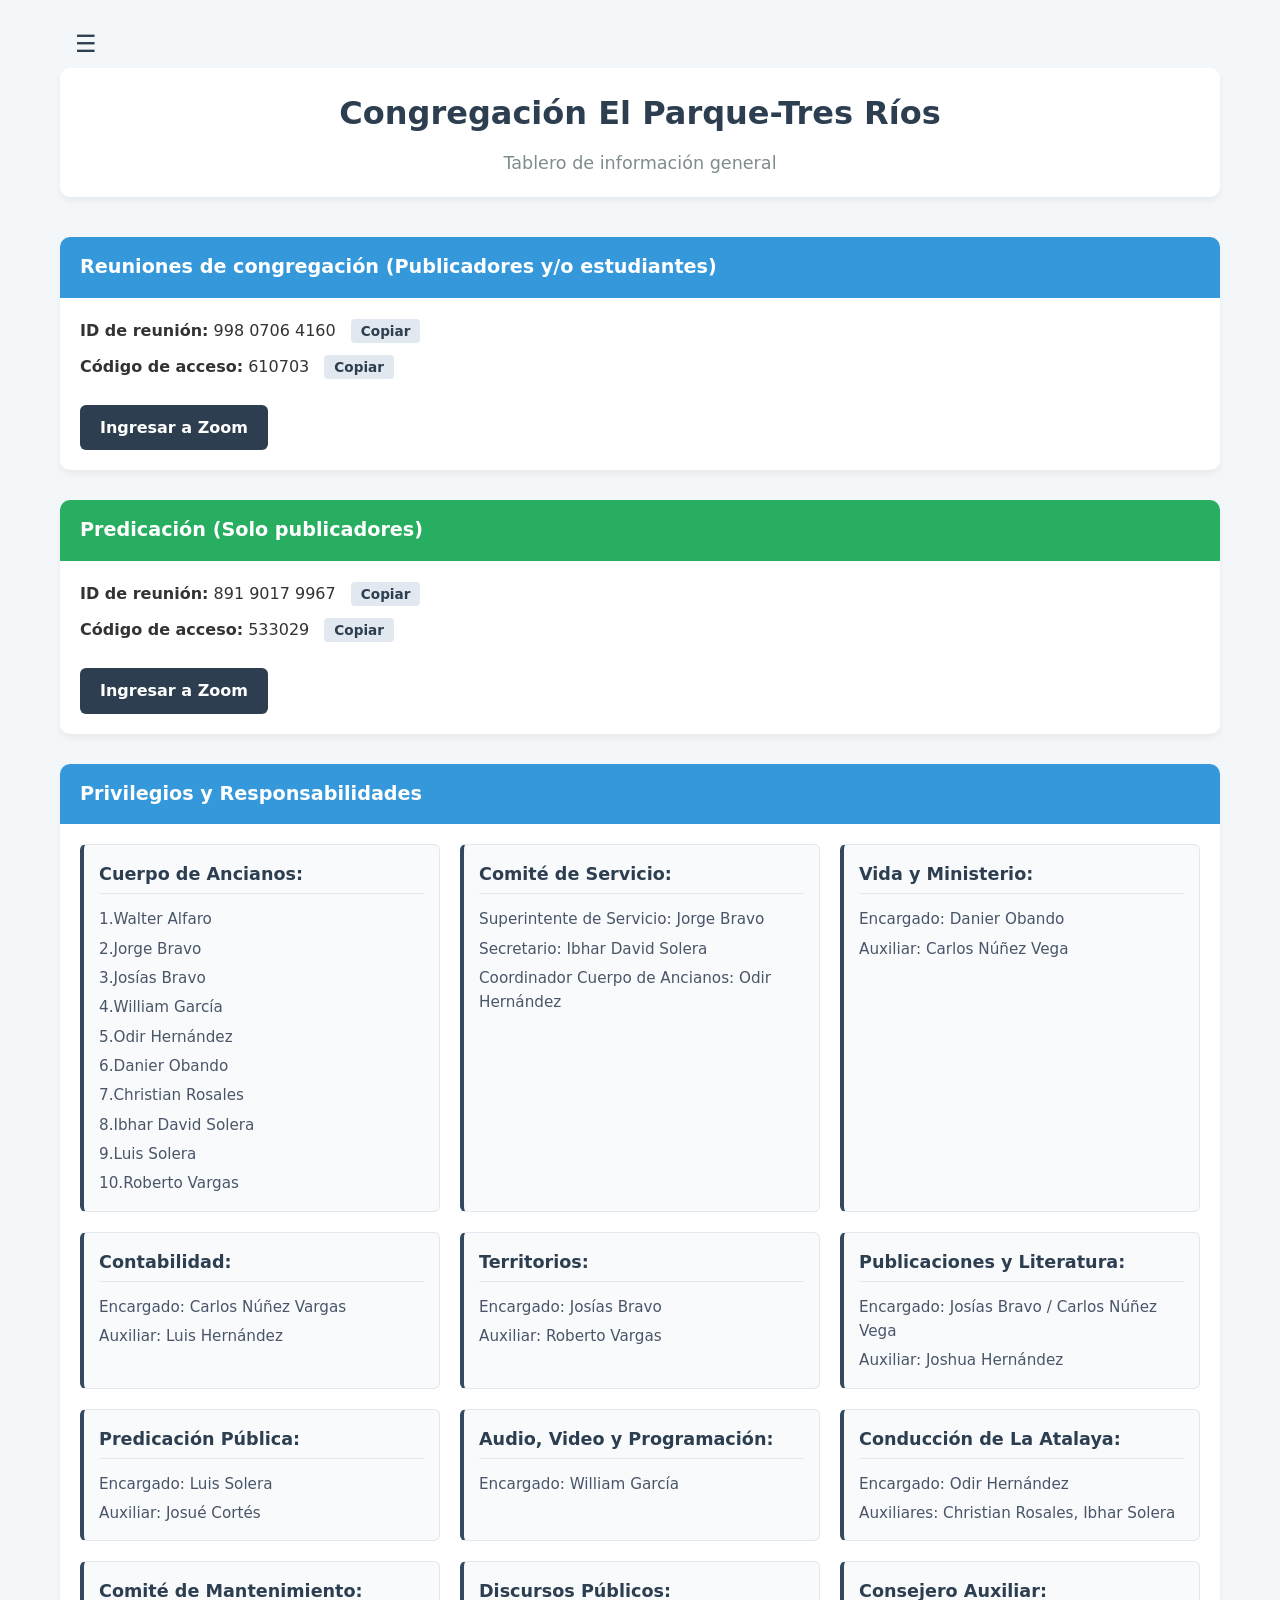
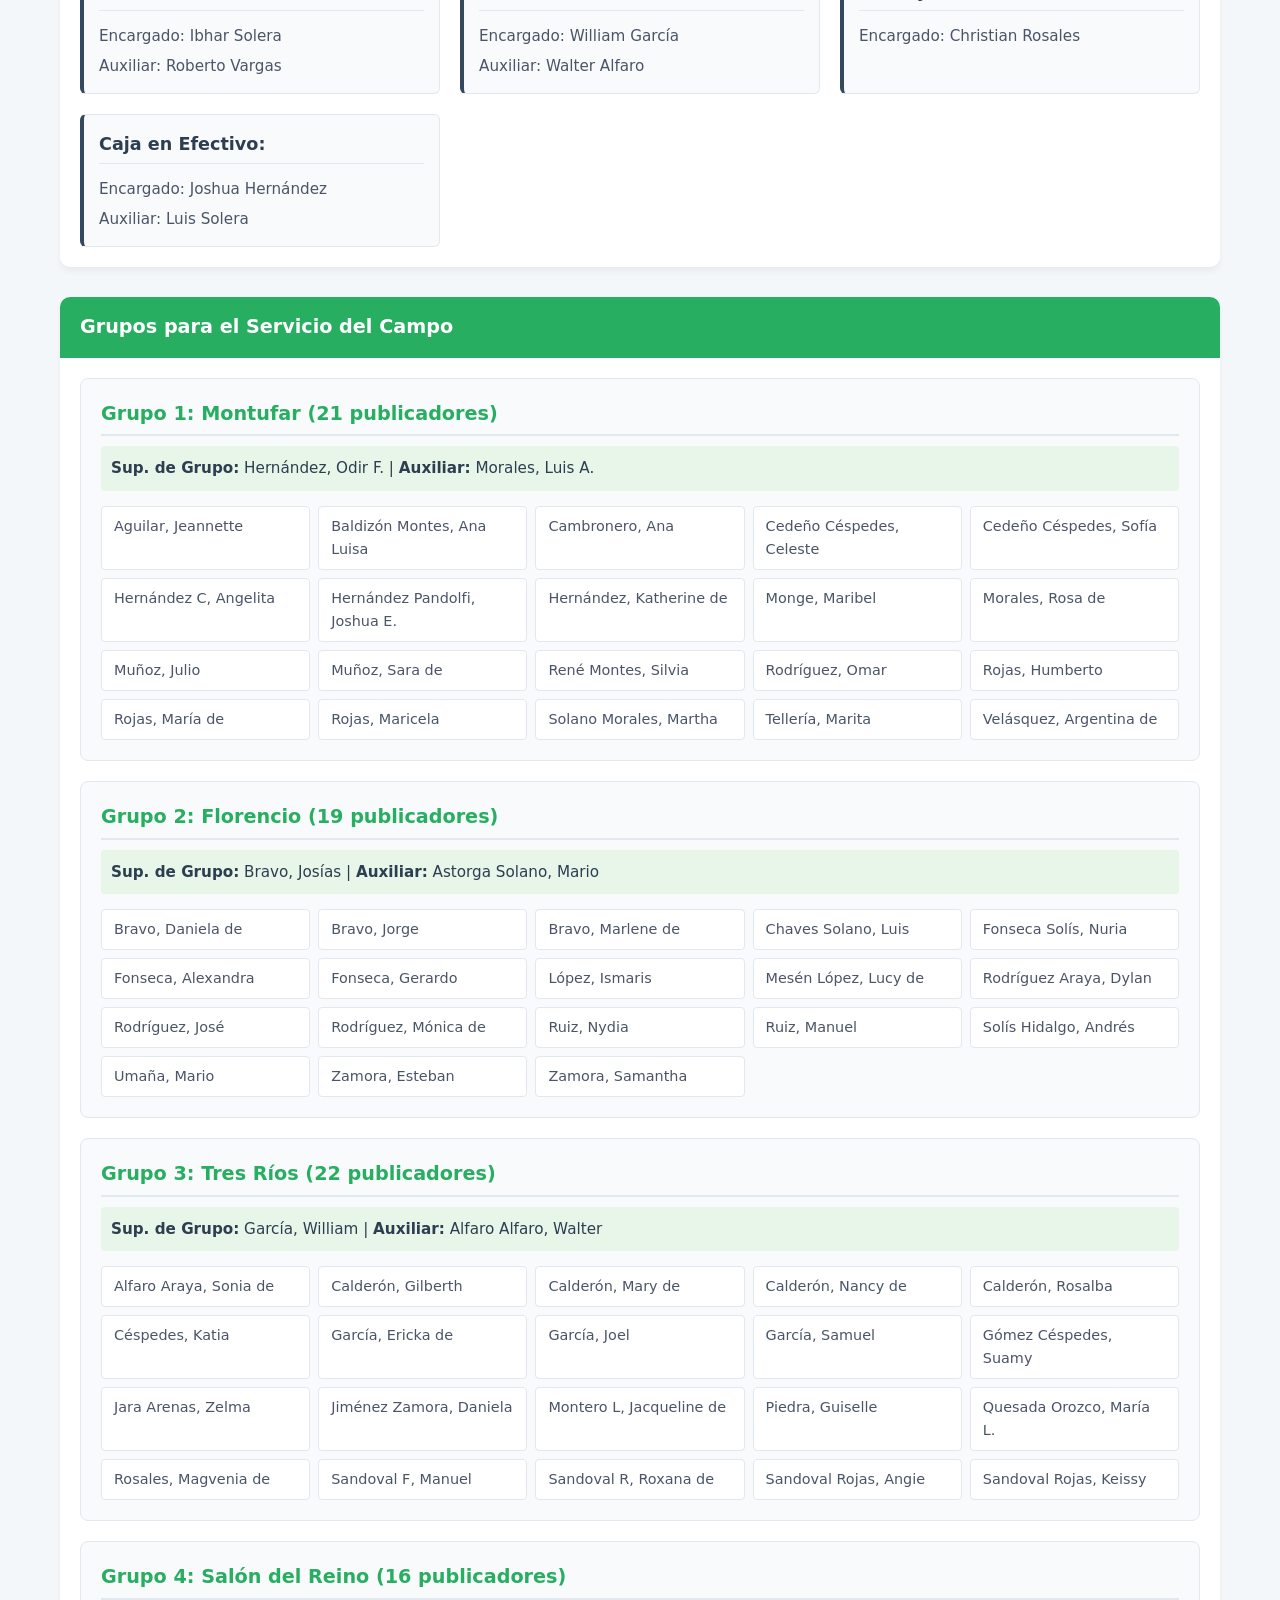
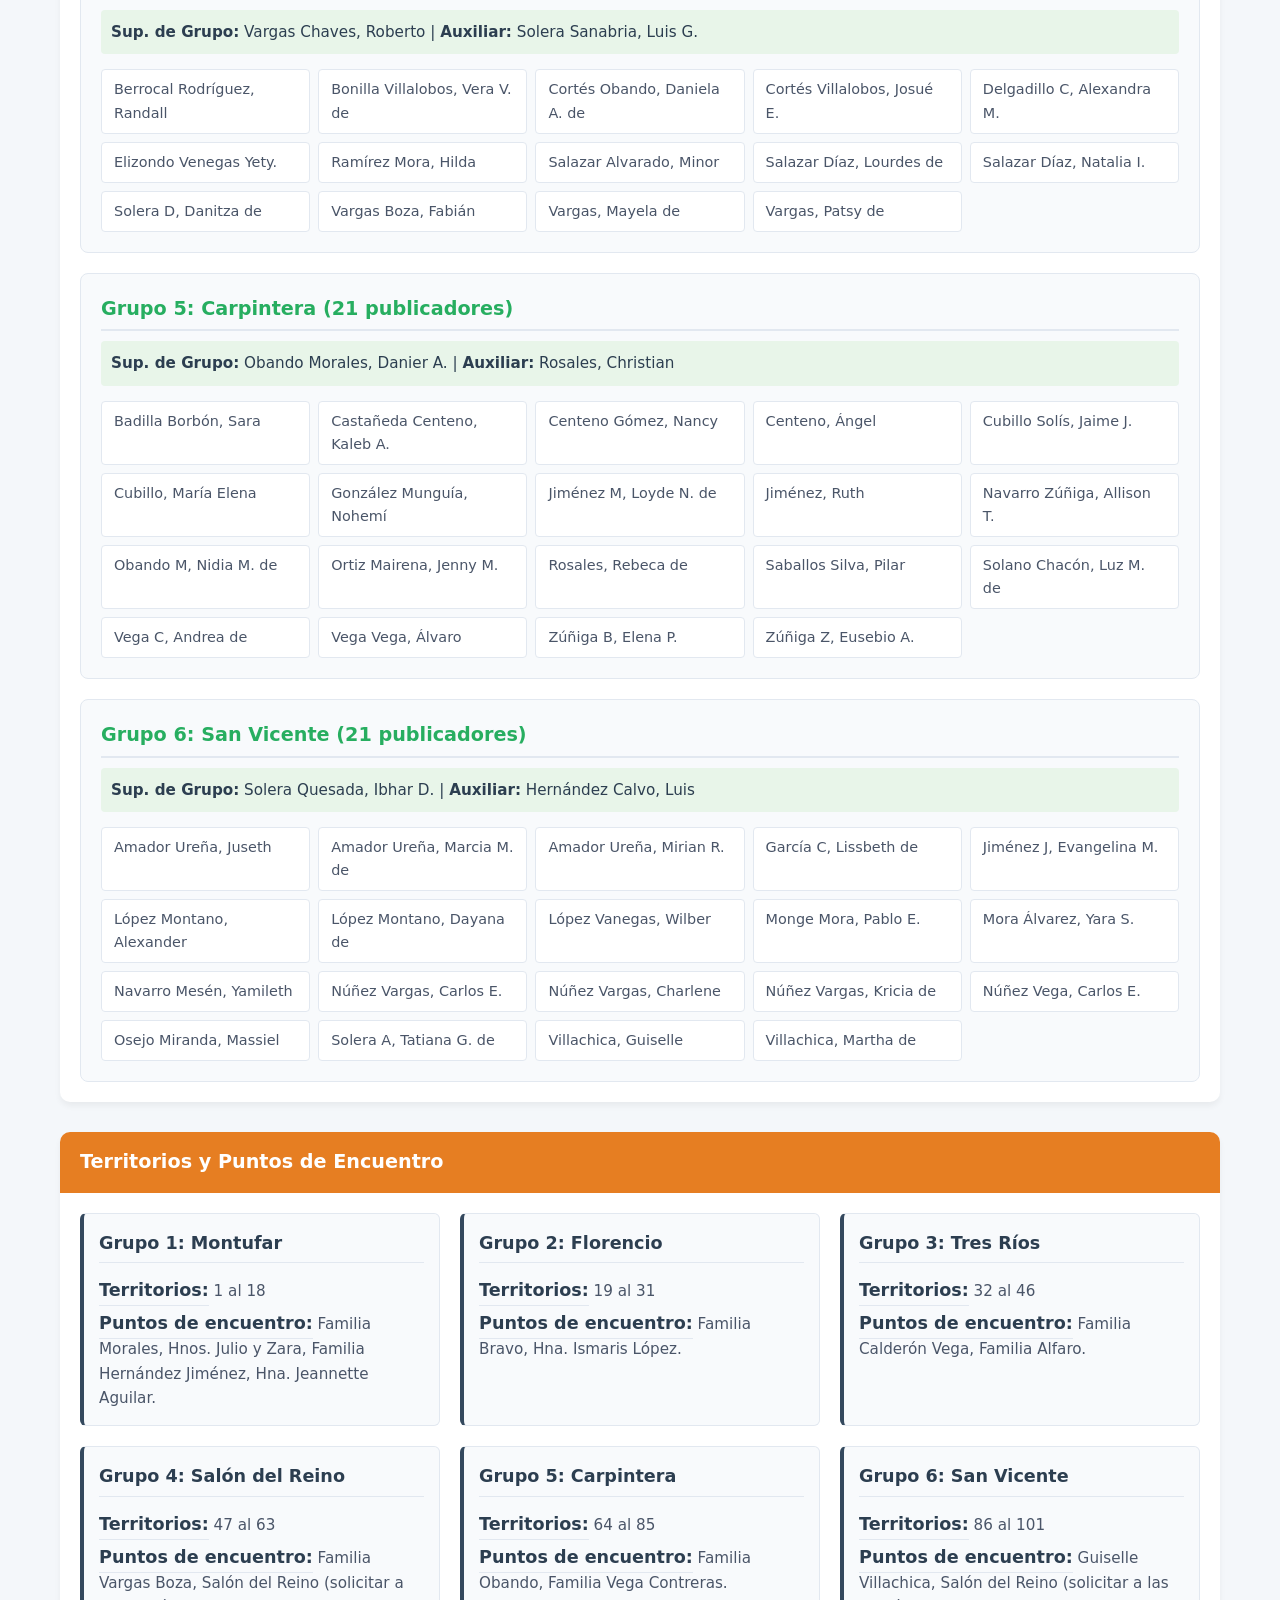
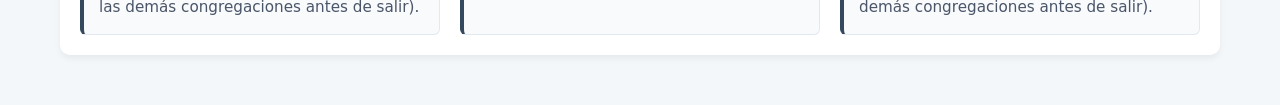
==== index.html @ f7e9226a "Update index.html" ====
<!DOCTYPE html>
<html lang="es">
<head>
    <meta charset="UTF-8">
    <meta name="viewport" content="width=device-width, initial-scale=1.0">
    <title>Congregación El Parque-Tres Ríos</title>
    <link rel="stylesheet" href="stylesElParque.css">
</head>
<body>

    <!-- Menú Lateral -->
    <div id="miMenuLateral" class="sidenav">
        <a href="javascript:void(0)" class="closebtn" onclick="cerrarMenu()">&times;</a>
        <a href="#zoom-reuniones" onclick="cerrarMenu()">Zoom: Reuniones</a>
        <a href="#zoom-predicacion" onclick="cerrarMenu()">Zoom: Predicación</a>
        <a href="#privilegios" onclick="cerrarMenu()">Privilegios y Responsabilidades</a>
        <a href="#grupos" onclick="cerrarMenu()">Grupos de Predicación</a>
        <a href="#territorios" onclick="cerrarMenu()">Territorios y Puntos de Encuentro</a>
    </div>
    
    <div id="fondoOscuro" onclick="cerrarMenu()"></div>
    
    <!-- Contenido Principal -->
    <div id="main">
        <button class="openbtn" onclick="abrirMenu()">&#9776;</button>

        <div class="container">
            <div class="header">
                <h1>Congregación El Parque-Tres Ríos</h1>
                <p>Tablero de información general</p>
            </div>

            <!-- Sección: Reuniones de congregación -->
            <div id="zoom-reuniones" class="section">
                <h2 class="section-title bg-entre-semana">Reuniones de congregación (Publicadores y/o estudiantes)</h2>
                <div class="section-content">
                    <p>
                        <strong>ID de reunión:</strong> <span id="id-reunion">998 0706 4160</span> 
                        <button class="btn-copiar" onclick="copiarTexto('id-reunion')">Copiar</button>
                    </p>
                    <p style="margin-top: 10px;">
                        <strong>Código de acceso:</strong> <span id="pass-reunion">610703</span> 
                        <button class="btn-copiar" onclick="copiarTexto('pass-reunion')">Copiar</button>
                    </p>
                    <br>
                    <a href="https://zoom.us/j/99807064160" target="_blank" class="btn-zoom">Ingresar a Zoom</a>
                </div>
            </div>

            <!-- Sección: Predicación -->
            <div id="zoom-predicacion" class="section">
                <h2 class="section-title bg-servicio">Predicación (Solo publicadores)</h2>
                <div class="section-content">
                    <p>
                        <strong>ID de reunión:</strong> <span id="id-predicacion">891 9017 9967</span> 
                        <button class="btn-copiar" onclick="copiarTexto('id-predicacion')">Copiar</button>
                    </p>
                    <p style="margin-top: 10px;">
                        <strong>Código de acceso:</strong> <span id="pass-predicacion">533029</span> 
                        <button class="btn-copiar" onclick="copiarTexto('pass-predicacion')">Copiar</button>
                    </p>
                    <br>
                    <a href="https://jworg.zoom.us/j/89190179967?pwd=MHxtlqqbuaGq5apmzyNu9tjIt08MwK.1" target="_blank" class="btn-zoom">Ingresar a Zoom</a>
                </div>
            </div>

            <!-- Sección 1: Privilegios y Responsabilidades -->
            <div id="privilegios" class="section">
                <h2 class="section-title bg-entre-semana">Privilegios y Responsabilidades</h2>
                <div class="section-content">
                    <div class="service-grid">
                        <div class="service-card">
                            <strong>Cuerpo de Ancianos:</strong>
                            <span>1.Walter Alfaro</span>
                            <span>2.Jorge Bravo</span>
                            <span>3.Josías Bravo</span>
                            <span>4.William García</span>
                            <span>5.Odir Hernández</span>
                            <span>6.Danier Obando</span>
                            <span>7.Christian Rosales</span>
                            <span>8.Ibhar David Solera</span>
                            <span>9.Luis Solera</span>
                            <span>10.Roberto Vargas</span>
                        </div>
                        <div class="service-card">
                            <strong>Comité de Servicio:</strong>
                            <span>Superintente de Servicio: Jorge Bravo</span>
                            <span>Secretario: Ibhar David Solera</span>
                            <span>Coordinador Cuerpo de Ancianos: Odir Hernández</span>
                        </div>
                        <div class="service-card">
                            <strong>Vida y Ministerio:</strong>
                            <span>Encargado: Danier Obando</span>
                            <span>Auxiliar: Carlos Núñez Vega</span>
                        </div>
                        <div class="service-card">
                            <strong>Contabilidad:</strong>
                            <span>Encargado: Carlos Núñez Vargas</span>
                            <span>Auxiliar: Luis Hernández</span>
                        </div>
                        <div class="service-card">
                            <strong>Territorios:</strong>
                            <span>Encargado: Josías Bravo</span>
                            <span>Auxiliar: Roberto Vargas</span>
                        </div>
                        <div class="service-card">
                            <strong>Publicaciones y Literatura:</strong>
                            <span>Encargado: Josías Bravo / Carlos Núñez Vega</span>
                            <span>Auxiliar: Joshua Hernández</span>
                        </div>
                        <div class="service-card">
                            <strong>Predicación Pública:</strong>
                            <span>Encargado: Luis Solera</span>
                            <span>Auxiliar: Josué Cortés</span>
                        </div>
                        <div class="service-card">
                            <strong>Audio, Video y Programación:</strong>
                            <span>Encargado: William García</span>
                        </div>
                        <div class="service-card">
                            <strong>Conducción de La Atalaya:</strong>
                            <span>Encargado: Odir Hernández</span>
                            <span>Auxiliares: Christian Rosales, Ibhar Solera</span>
                        </div>
                        <div class="service-card">
                            <strong>Comité de Mantenimiento:</strong>
                            <span>Encargado: Ibhar Solera</span>
                            <span>Auxiliar: Roberto Vargas</span>
                        </div>
                        <div class="service-card">
                            <strong>Discursos Públicos:</strong>
                            <span>Encargado: William García</span>
                            <span>Auxiliar: Walter Alfaro</span>
                        </div>
                        <div class="service-card">
                            <strong>Consejero Auxiliar:</strong>
                            <span>Encargado: Christian Rosales</span>
                        </div>
                        <div class="service-card">
                            <strong>Caja en Efectivo:</strong>
                            <span>Encargado: Joshua Hernández</span>
                            <span>Auxiliar: Luis Solera</span>
                        </div>
                    </div>
                </div>
            </div>

            <!-- Sección 2: Grupos de Predicación -->
            <div id="grupos" class="section">
                <h2 class="section-title bg-servicio">Grupos para el Servicio del Campo</h2>
                <div class="section-content">
                    
                    <!-- Grupo 1 -->
                    <div class="group-box">
                        <h3 class="group-title">Grupo 1: Montufar (21 publicadores)</h3>
                        <p class="group-leaders">
                            <strong>Sup. de Grupo:</strong> Hernández, Odir F. | 
                            <strong>Auxiliar:</strong> Morales, Luis A.
                        </p>
                        <ul class="member-list">
                            <li>Aguilar, Jeannette</li>
                            <li>Baldizón Montes, Ana Luisa</li>
                            <li>Cambronero, Ana</li>
                            <li>Cedeño Céspedes, Celeste</li>
                            <li>Cedeño Céspedes, Sofía</li>
                            <li>Hernández C, Angelita</li>
                            <li>Hernández Pandolfi, Joshua E.</li>
                            <li>Hernández, Katherine de</li>
                            <li>Monge, Maribel</li>
                            <li>Morales, Rosa de</li>
                            <li>Muñoz, Julio</li>
                            <li>Muñoz, Sara de</li>
                            <li>René Montes, Silvia</li>
                            <li>Rodríguez, Omar</li>
                            <li>Rojas, Humberto</li>
                            <li>Rojas, María de</li>
                            <li>Rojas, Maricela</li>
                            <li>Solano Morales, Martha</li>
                            <li>Tellería, Marita</li>
                            <li>Velásquez, Argentina de</li>
                        </ul>
                    </div>

                    <!-- Grupo 2 -->
                    <div class="group-box">
                        <h3 class="group-title">Grupo 2: Florencio (19 publicadores)</h3>
                        <p class="group-leaders">
                            <strong>Sup. de Grupo:</strong> Bravo, Josías | 
                            <strong>Auxiliar:</strong> Astorga Solano, Mario
                        </p>
                        <ul class="member-list">
                            <li>Bravo, Daniela de</li>
                            <li>Bravo, Jorge</li>
                            <li>Bravo, Marlene de</li>
                            <li>Chaves Solano, Luis</li>
                            <li>Fonseca Solís, Nuria</li>
                            <li>Fonseca, Alexandra</li>
                            <li>Fonseca, Gerardo</li>
                            <li>López, Ismaris</li>
                            <li>Mesén López, Lucy de</li>
                            <li>Rodríguez Araya, Dylan</li>
                            <li>Rodríguez, José</li>
                            <li>Rodríguez, Mónica de</li>
                            <li>Ruiz, Nydia</li>
                            <li>Ruiz, Manuel</li>
                            <li>Solís Hidalgo, Andrés</li>
                            <li>Umaña, Mario</li>
                            <li>Zamora, Esteban</li>
                            <li>Zamora, Samantha</li>
                        </ul>
                    </div>

                    <!-- Grupo 3 -->
                    <div class="group-box">
                        <h3 class="group-title">Grupo 3: Tres Ríos (22 publicadores)</h3>
                        <p class="group-leaders">
                            <strong>Sup. de Grupo:</strong> García, William | 
                            <strong>Auxiliar:</strong> Alfaro Alfaro, Walter
                        </p>
                        <ul class="member-list">
                            <li>Alfaro Araya, Sonia de</li>
                            <li>Calderón, Gilberth</li>
                            <li>Calderón, Mary de</li>
                            <li>Calderón, Nancy de</li>
                            <li>Calderón, Rosalba</li>
                            <li>Céspedes, Katia</li>
                            <li>García, Ericka de</li>
                            <li>García, Joel</li>
                            <li>García, Samuel</li>
                            <li>Gómez Céspedes, Suamy</li>
                            <li>Jara Arenas, Zelma</li>
                            <li>Jiménez Zamora, Daniela</li>
                            <li>Montero L, Jacqueline de</li>
                            <li>Piedra, Guiselle</li>
                            <li>Quesada Orozco, María L.</li>
                            <li>Rosales, Magvenia de</li>
                            <li>Sandoval F, Manuel</li>
                            <li>Sandoval R, Roxana de</li>
                            <li>Sandoval Rojas, Angie</li>
                            <li>Sandoval Rojas, Keissy</li>
                        </ul>
                    </div>

                    <!-- Grupo 4 -->
                    <div class="group-box">
                        <h3 class="group-title">Grupo 4: Salón del Reino (16 publicadores)</h3>
                        <p class="group-leaders">
                            <strong>Sup. de Grupo:</strong> Vargas Chaves, Roberto | 
                            <strong>Auxiliar:</strong> Solera Sanabria, Luis G.
                        </p>
                        <ul class="member-list">
                            <li>Berrocal Rodríguez, Randall</li>
                            <li>Bonilla Villalobos, Vera V. de</li>
                            <li>Cortés Obando, Daniela A. de</li>
                            <li>Cortés Villalobos, Josué E.</li>
                            <li>Delgadillo C, Alexandra M.</li>
                            <li>Elizondo Venegas Yety.</li>
                            <li>Ramírez Mora, Hilda</li>
                            <li>Salazar Alvarado, Minor</li>
                            <li>Salazar Díaz, Lourdes de</li>
                            <li>Salazar Díaz, Natalia I.</li>
                            <li>Solera D, Danitza de</li>
                            <li>Vargas Boza, Fabián</li>
                            <li>Vargas, Mayela de</li>
                            <li>Vargas, Patsy de</li>
                        </ul>
                    </div>

                    <!-- Grupo 5 -->
                    <div class="group-box">
                        <h3 class="group-title">Grupo 5: Carpintera (21 publicadores)</h3>
                        <p class="group-leaders">
                            <strong>Sup. de Grupo:</strong> Obando Morales, Danier A. | 
                            <strong>Auxiliar:</strong> Rosales, Christian
                        </p>
                        <ul class="member-list">
                            <li>Badilla Borbón, Sara</li>
                            <li>Castañeda Centeno, Kaleb A.</li>
                            <li>Centeno Gómez, Nancy</li>
                            <li>Centeno, Ángel</li>
                            <li>Cubillo Solís, Jaime J.</li>
                            <li>Cubillo, María Elena</li>
                            <li>González Munguía, Nohemí</li>
                            <li>Jiménez M, Loyde N. de</li>
                            <li>Jiménez, Ruth</li>
                            <li>Navarro Zúñiga, Allison T.</li>
                            <li>Obando M, Nidia M. de</li>
                            <li>Ortiz Mairena, Jenny M.</li>
                            <li>Rosales, Rebeca de</li>
                            <li>Saballos Silva, Pilar</li>
                            <li>Solano Chacón, Luz M. de</li>
                            <li>Vega C, Andrea de</li>
                            <li>Vega Vega, Álvaro</li>
                            <li>Zúñiga B, Elena P.</li>
                            <li>Zúñiga Z, Eusebio A.</li>
                        </ul>
                    </div>

                    <!-- Grupo 6 -->
                    <div class="group-box">
                        <h3 class="group-title">Grupo 6: San Vicente (21 publicadores)</h3>
                        <p class="group-leaders">
                            <strong>Sup. de Grupo:</strong> Solera Quesada, Ibhar D. | 
                            <strong>Auxiliar:</strong> Hernández Calvo, Luis
                        </p>
                        <ul class="member-list">
                            <li>Amador Ureña, Juseth</li>
                            <li>Amador Ureña, Marcia M. de</li>
                            <li>Amador Ureña, Mirian R.</li>
                            <li>García C, Lissbeth de</li>
                            <li>Jiménez J, Evangelina M.</li>
                            <li>López Montano, Alexander</li>
                            <li>López Montano, Dayana de</li>
                            <li>López Vanegas, Wilber</li>
                            <li>Monge Mora, Pablo E.</li>
                            <li>Mora Álvarez, Yara S.</li>
                            <li>Navarro Mesén, Yamileth</li>
                            <li>Núñez Vargas, Carlos E.</li>
                            <li>Núñez Vargas, Charlene</li>
                            <li>Núñez Vargas, Kricia de</li>
                            <li>Núñez Vega, Carlos E.</li>
                            <li>Osejo Miranda, Massiel</li>
                            <li>Solera A, Tatiana G. de</li>
                            <li>Villachica, Guiselle</li>
                            <li>Villachica, Martha de</li>
                        </ul>
                    </div>

                </div>
            </div>

            <!-- Sección 3: Territorios y Puntos de Encuentro -->
            <div id="territorios" class="section">
                <h2 class="section-title bg-especiales">Territorios y Puntos de Encuentro</h2>
                <div class="section-content service-grid">
                    <div class="service-card">
                        <strong>Grupo 1: Montufar</strong>
                        <p><strong>Territorios:</strong> 1 al 18</p>
                        <p><strong>Puntos de encuentro:</strong> Familia Morales, Hnos. Julio y Zara, Familia Hernández Jiménez, Hna. Jeannette Aguilar.</p>
                    </div>
                    <div class="service-card">
                        <strong>Grupo 2: Florencio</strong>
                        <p><strong>Territorios:</strong> 19 al 31</p>
                        <p><strong>Puntos de encuentro:</strong> Familia Bravo, Hna. Ismaris López.</p>
                    </div>
                    <div class="service-card">
                        <strong>Grupo 3: Tres Ríos</strong>
                        <p><strong>Territorios:</strong> 32 al 46</p>
                        <p><strong>Puntos de encuentro:</strong> Familia Calderón Vega, Familia Alfaro.</p>
                    </div>
                    <div class="service-card">
                        <strong>Grupo 4: Salón del Reino</strong>
                        <p><strong>Territorios:</strong> 47 al 63</p>
                        <p><strong>Puntos de encuentro:</strong> Familia Vargas Boza, Salón del Reino (solicitar a las demás congregaciones antes de salir).</p>
                    </div>
                    <div class="service-card">
                        <strong>Grupo 5: Carpintera</strong>
                        <p><strong>Territorios:</strong> 64 al 85</p>
                        <p><strong>Puntos de encuentro:</strong> Familia Obando, Familia Vega Contreras.</p>
                    </div>
                    <div class="service-card">
                        <strong>Grupo 6: San Vicente</strong>
                        <p><strong>Territorios:</strong> 86 al 101</p>
                        <p><strong>Puntos de encuentro:</strong> Guiselle Villachica, Salón del Reino (solicitar a las demás congregaciones antes de salir).</p>
                    </div>
                </div>
            </div>

        </div>
    </div>
    
    <script src="script.js"></script>
</body>
</html>
---- stylesElParque.css ----
/* Reset básico y tipografía */
* {
    box-sizing: border-box;
    margin: 0;
    padding: 0;
    font-family: 'Segoe UI', system-ui, -apple-system, sans-serif;
}

body {
    background-color: #f4f7fa;
    color: #333;
    line-height: 1.6;
}

/* Menú Lateral (Sidenav) */
.sidenav {
    height: 100%;
    width: 0;
    position: fixed;
    z-index: 2;
    top: 0;
    left: 0;
    background-color: #2c3e50;
    overflow-x: hidden;
    transition: 0.3s;
    padding-top: 60px;
    box-shadow: 2px 0 5px rgba(0,0,0,0.2);
}

.sidenav a {
    padding: 12px 25px;
    text-decoration: none;
    font-size: 1.1rem;
    color: #ecf0f1;
    display: block;
    transition: 0.2s;
}

.sidenav a:hover {
    background-color: #34495e;
    color: #fff;
}

.sidenav .closebtn {
    position: absolute;
    top: 0;
    right: 15px;
    font-size: 36px;
    margin-left: 50px;
}

/* Fondo oscuro al abrir menú */
#fondoOscuro {
    position: fixed;
    display: none;
    width: 100%;
    height: 100%;
    top: 0;
    left: 0;
    background-color: rgba(0,0,0,0.5);
    z-index: 1;
}

/* Contenido Principal */
#main {
    transition: margin-left .3s;
    padding: 20px;
    max-width: 1200px;
    margin: 0 auto;
}

.openbtn {
    font-size: 24px;
    cursor: pointer;
    background-color: transparent;
    color: #2c3e50;
    border: none;
    padding: 10px 15px;
    border-radius: 5px;
    transition: 0.2s;
}

.openbtn:hover {
    background-color: #e0e6ed;
}

.header {
    text-align: center;
    margin-bottom: 40px;
    padding: 20px;
    background-color: #fff;
    border-radius: 10px;
    box-shadow: 0 4px 6px rgba(0,0,0,0.05);
}

.header h1 {
    color: #2c3e50;
    font-size: 2rem;
    margin-bottom: 10px;
}

.header p {
    color: #7f8c8d;
    font-size: 1.1rem;
}

/* Secciones */
.section {
    background-color: #fff;
    border-radius: 10px;
    margin-bottom: 30px;
    box-shadow: 0 4px 6px rgba(0,0,0,0.05);
    overflow: hidden;
}

.section-title {
    color: #fff;
    padding: 15px 20px;
    font-size: 1.2rem;
    margin: 0;
}

/* Colores de las secciones */
.bg-entre-semana { background-color: #3498db; }
.bg-servicio { background-color: #27ae60; }
.bg-especiales { background-color: #e67e22; }

.section-content {
    padding: 20px;
}

/* Grid para tarjetas (Privilegios y Territorios) */
.service-grid {
    display: grid;
    grid-template-columns: repeat(auto-fit, minmax(280px, 1fr));
    gap: 20px;
}

.service-card {
    background-color: #f8fafc;
    border: 1px solid #e2e8f0;
    border-left: 4px solid #34495e;
    border-radius: 6px;
    padding: 15px;
    display: flex;
    flex-direction: column;
}

.service-card strong {
    color: #2c3e50;
    font-size: 1.1rem;
    margin-bottom: 8px;
    border-bottom: 1px solid #e2e8f0;
    padding-bottom: 5px;
}

.service-card span, .service-card p {
    font-size: 0.95rem;
    color: #4a5568;
    margin-top: 5px;
}

/* Estilos para Grupos de Predicación */
.group-box {
    background-color: #f8fafc;
    border: 1px solid #e2e8f0;
    border-radius: 8px;
    padding: 20px;
    margin-bottom: 20px;
}

.group-box:last-child {
    margin-bottom: 0;
}

.group-title {
    color: #27ae60;
    font-size: 1.2rem;
    margin-bottom: 10px;
    border-bottom: 2px solid #e2e8f0;
    padding-bottom: 5px;
}

.group-leaders {
    background-color: #e8f5e9;
    padding: 10px;
    border-radius: 4px;
    margin-bottom: 15px;
    font-size: 0.95rem;
    color: #2c3e50;
}

.member-list {
    list-style-type: none;
    display: grid;
    grid-template-columns: repeat(auto-fill, minmax(200px, 1fr));
    gap: 8px;
}

.member-list li {
    background-color: #fff;
    padding: 8px 12px;
    border: 1px solid #e2e8f0;
    border-radius: 4px;
    font-size: 0.9rem;
    color: #4a5568;
}

/* Botones de acción (Zoom y Copiar) */
.btn-copiar {
    background-color: #e2e8f0;
    color: #2c3e50;
    border: none;
    padding: 4px 10px;
    border-radius: 4px;
    cursor: pointer;
    font-size: 0.85rem;
    margin-left: 10px;
    transition: background-color 0.2s;
    font-weight: bold;
}

.btn-copiar:hover {
    background-color: #cbd5e1;
}

.btn-zoom {
    display: inline-block;
    background-color: #2c3e50;
    color: #ffffff;
    padding: 10px 20px;
    text-decoration: none;
    border-radius: 6px;
    font-weight: bold;
    transition: background-color 0.2s;
}

.btn-zoom:hover {
    background-color: #1a252f;
}

/* Responsivo */
@media (max-width: 768px) {
    .header h1 { font-size: 1.5rem; }
    .member-list { grid-template-columns: 1fr; }
}
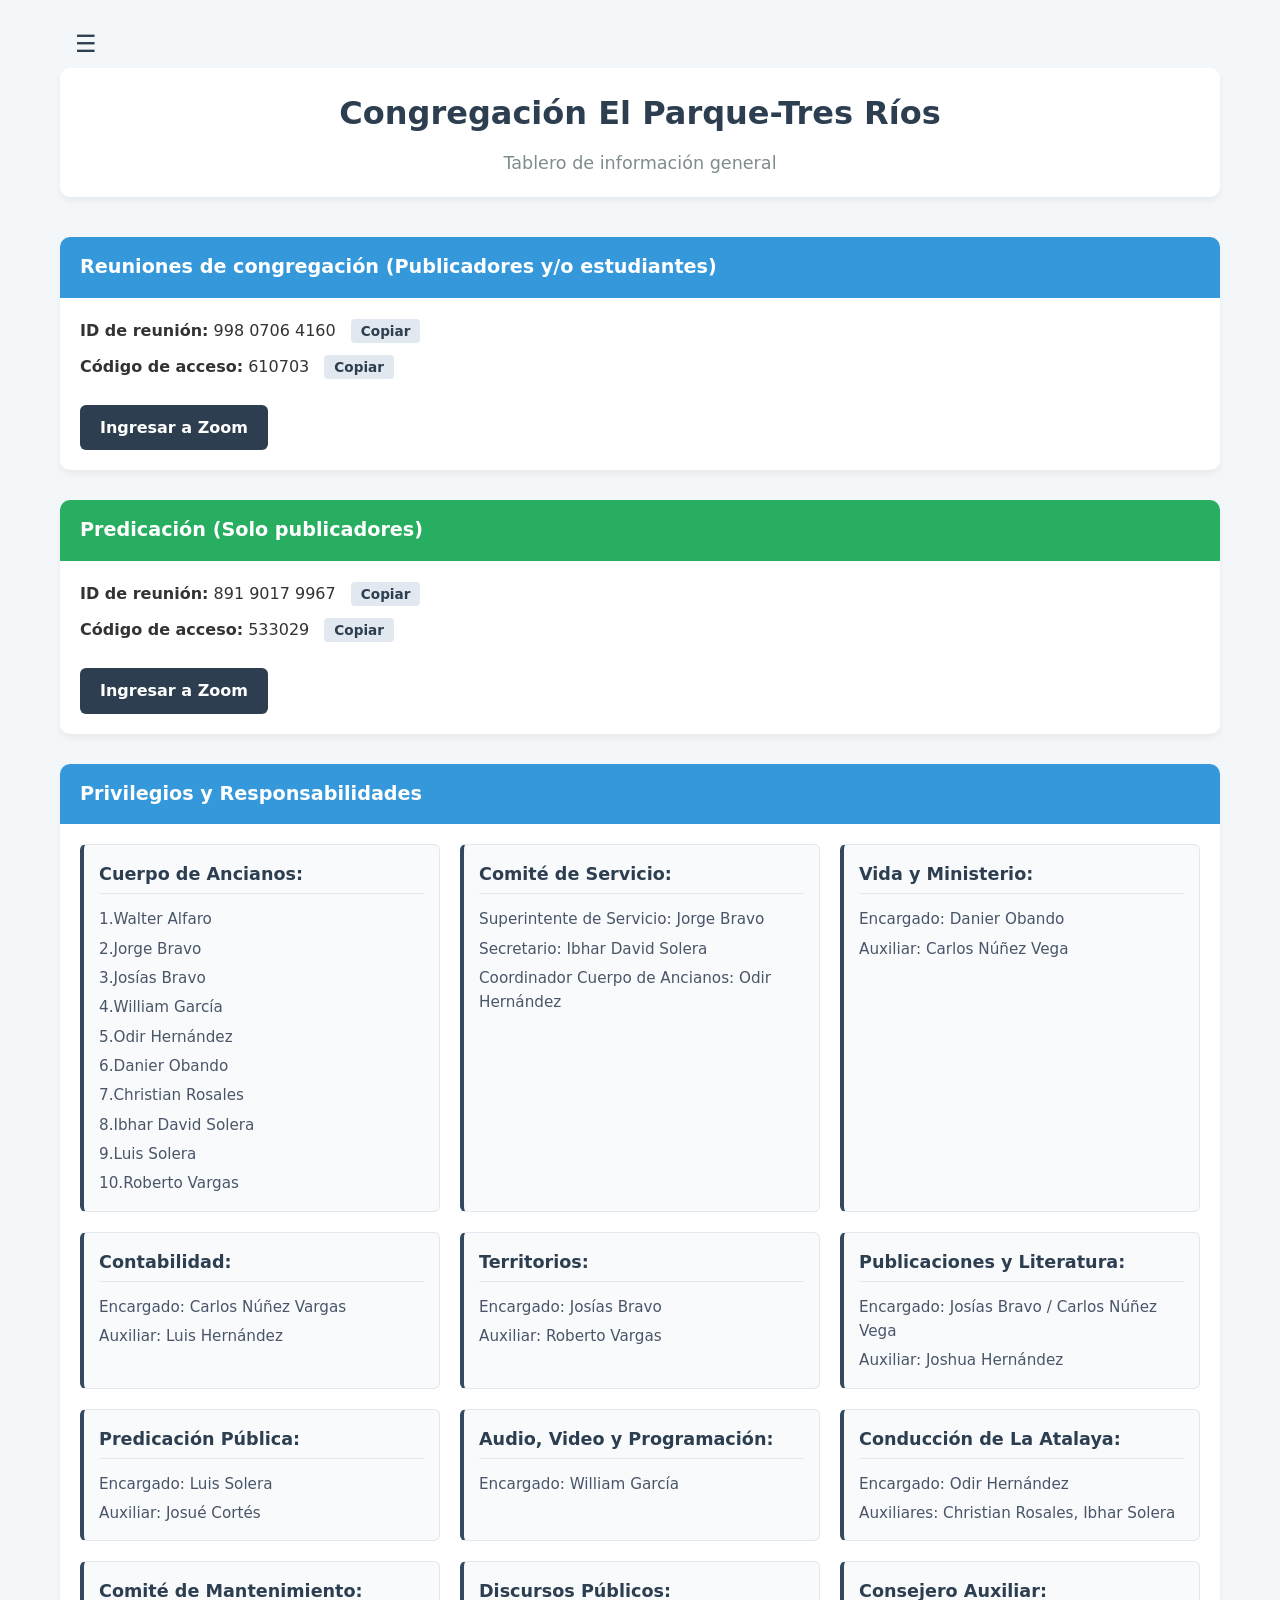
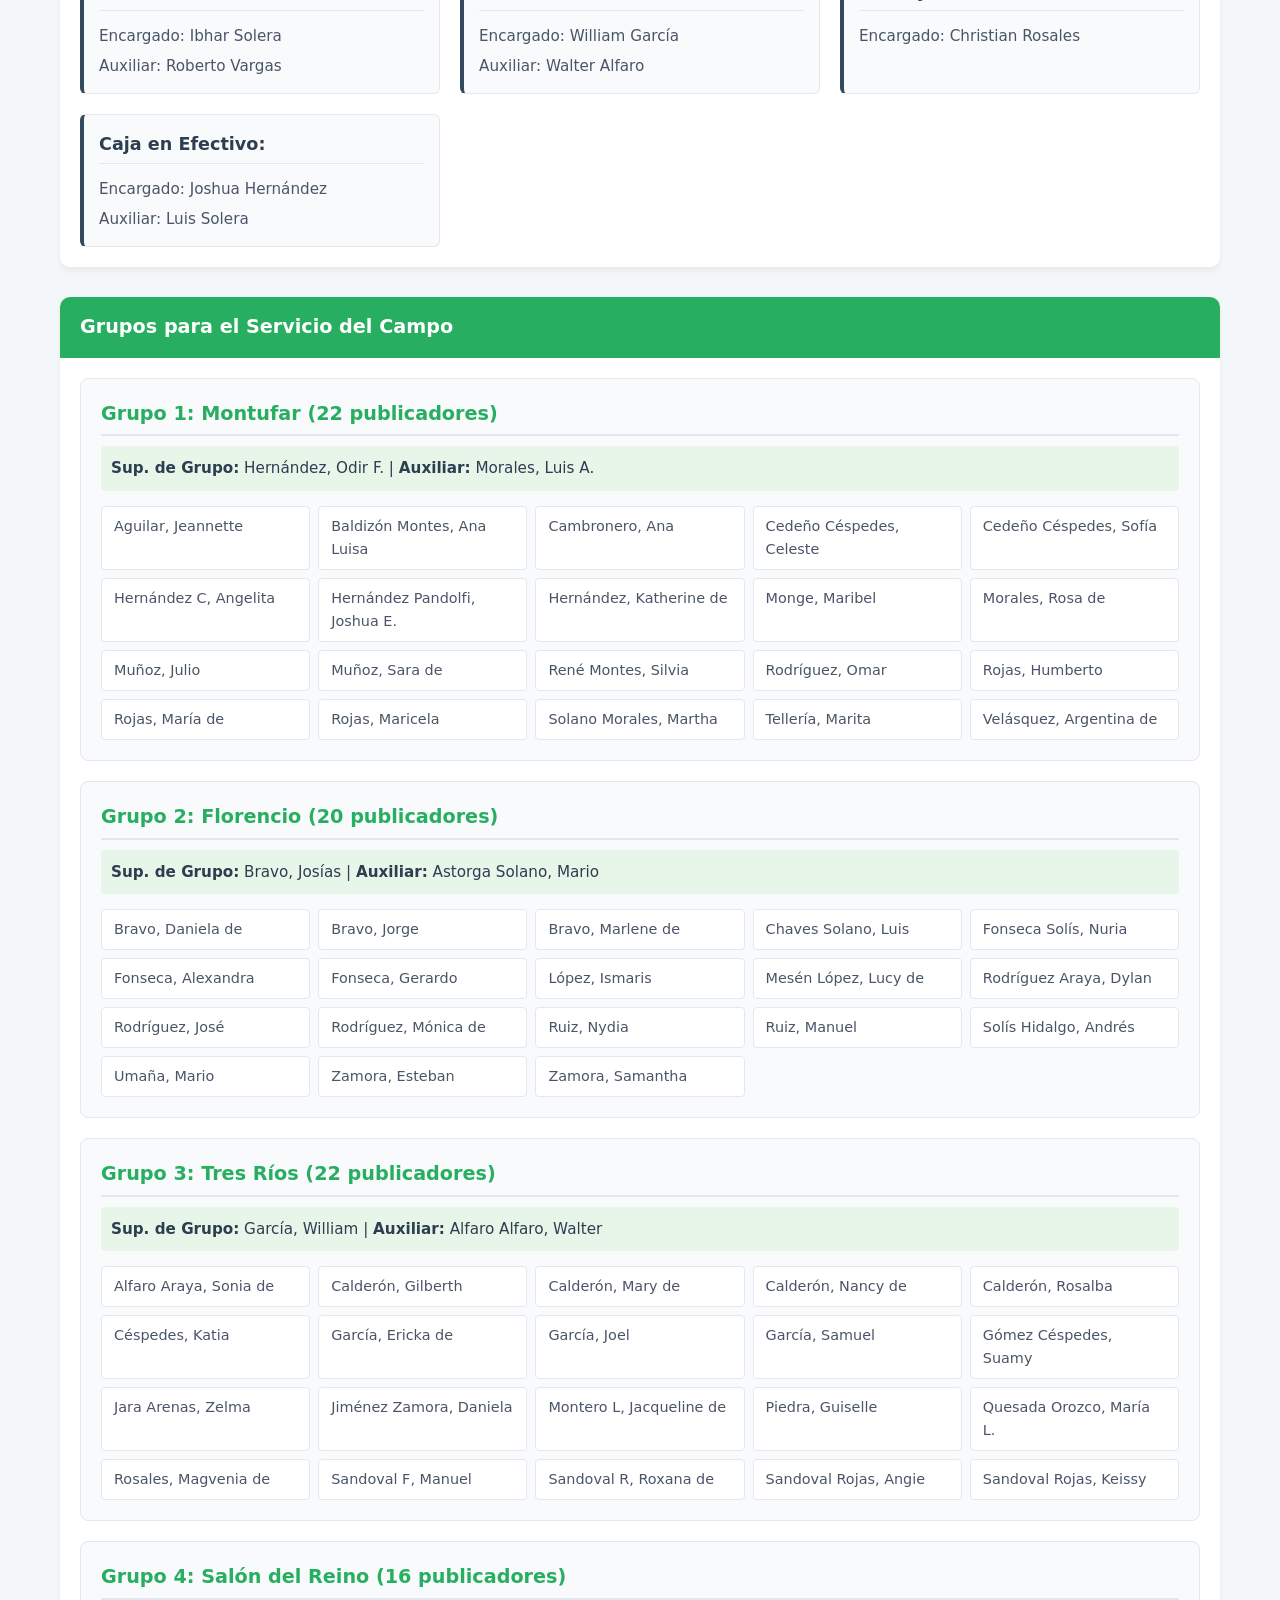
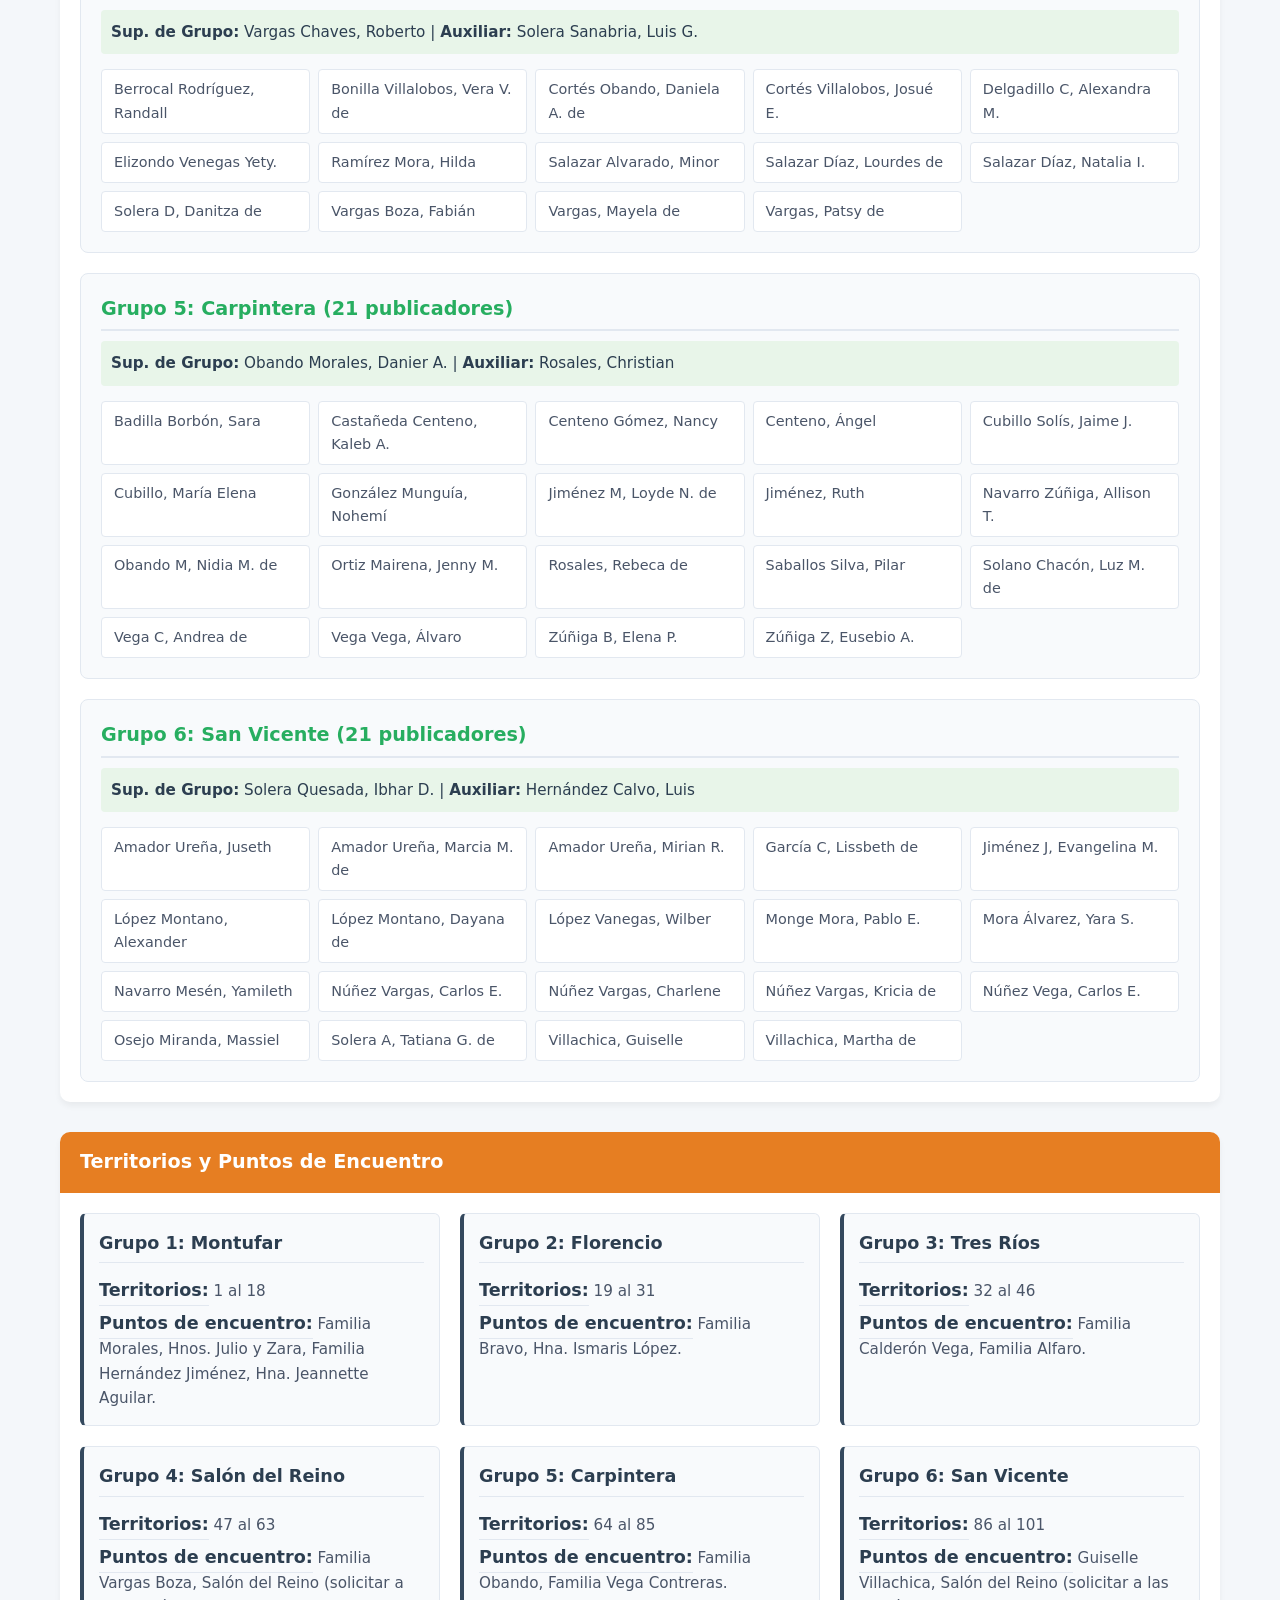
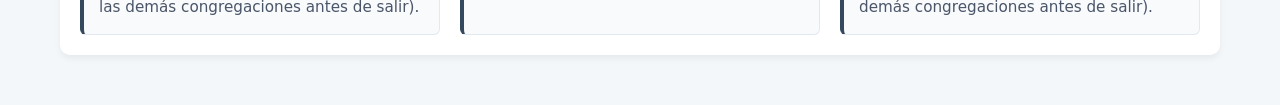
==== commit 67b0662f: "Update index.html" ====
--- a/index.html
+++ b/index.html
@@ -152,7 +152,7 @@
                     
                     <!-- Grupo 1 -->
                     <div class="group-box">
-                        <h3 class="group-title">Grupo 1: Montufar (21 publicadores)</h3>
+                        <h3 class="group-title">Grupo 1: Montufar (22 publicadores)</h3>
                         <p class="group-leaders">
                             <strong>Sup. de Grupo:</strong> Hernández, Odir F. | 
                             <strong>Auxiliar:</strong> Morales, Luis A.
@@ -183,7 +183,7 @@
 
                     <!-- Grupo 2 -->
                     <div class="group-box">
-                        <h3 class="group-title">Grupo 2: Florencio (19 publicadores)</h3>
+                        <h3 class="group-title">Grupo 2: Florencio (20 publicadores)</h3>
                         <p class="group-leaders">
                             <strong>Sup. de Grupo:</strong> Bravo, Josías | 
                             <strong>Auxiliar:</strong> Astorga Solano, Mario
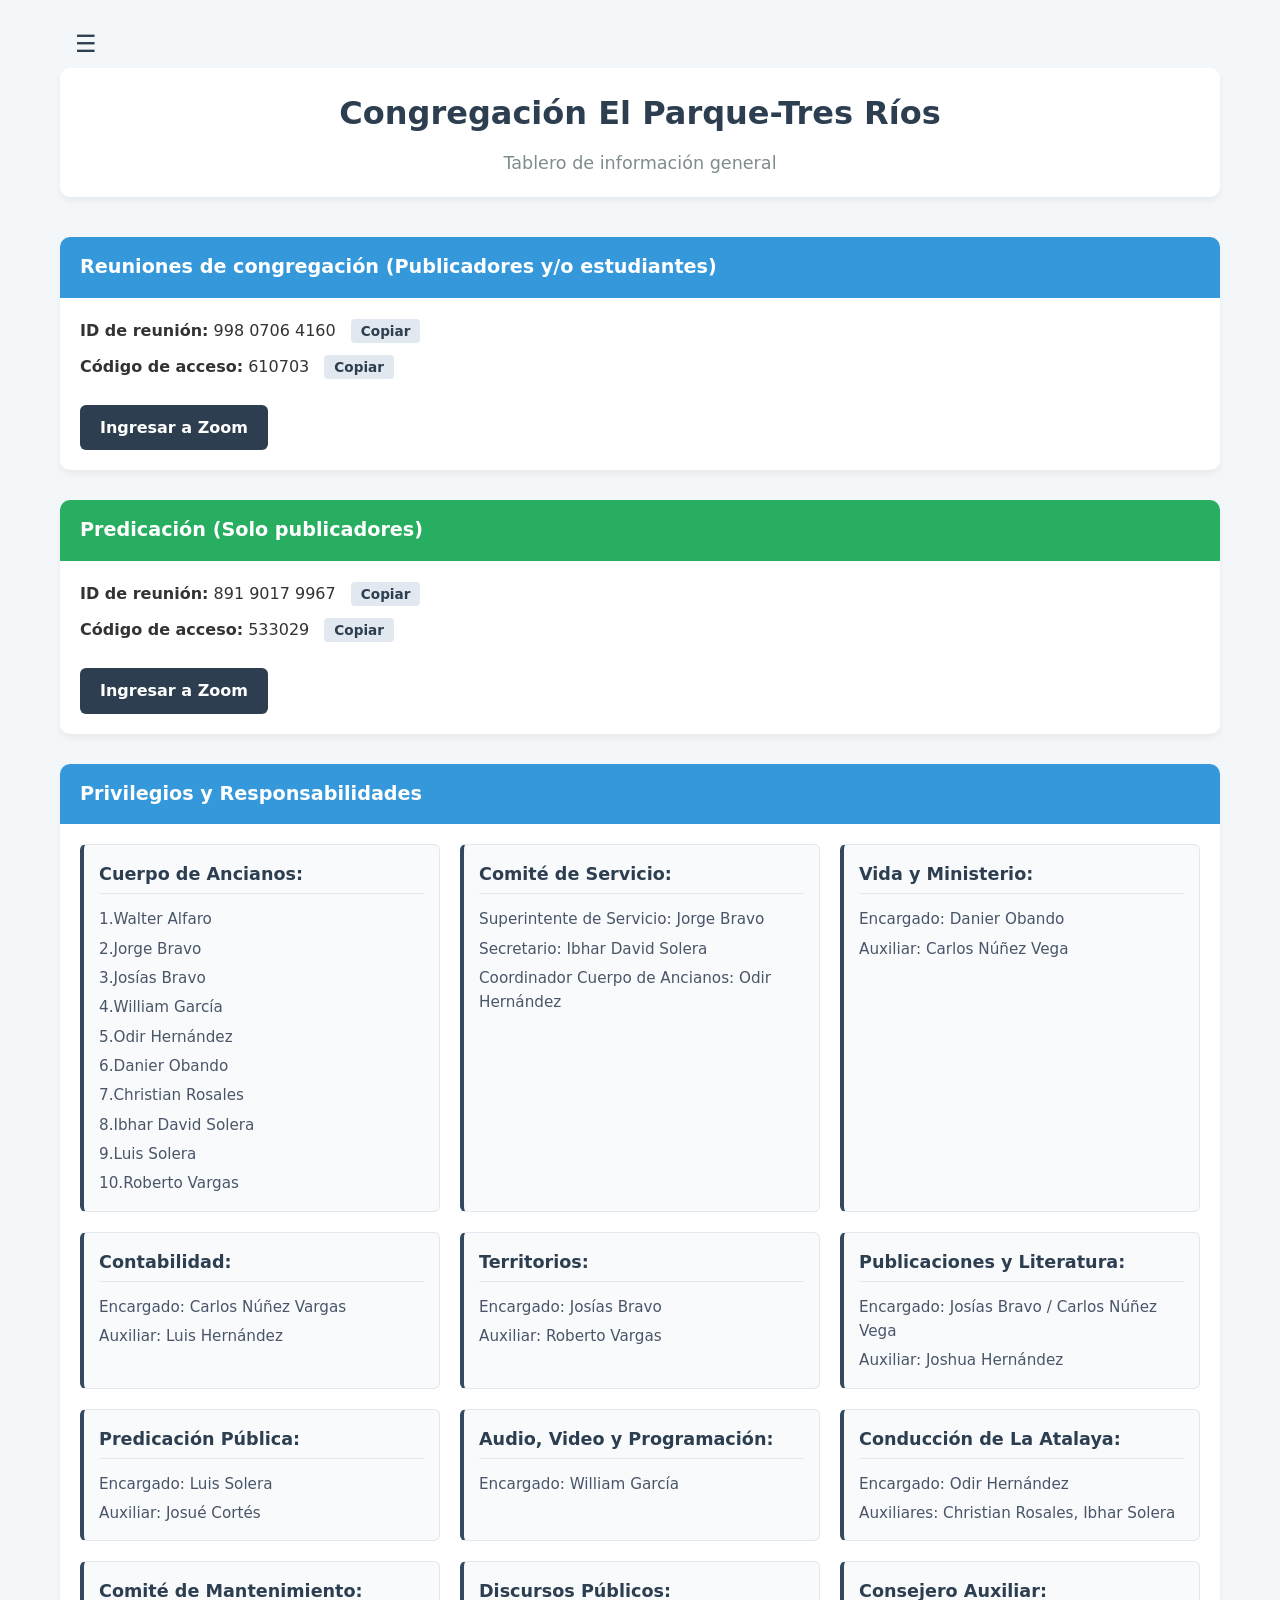
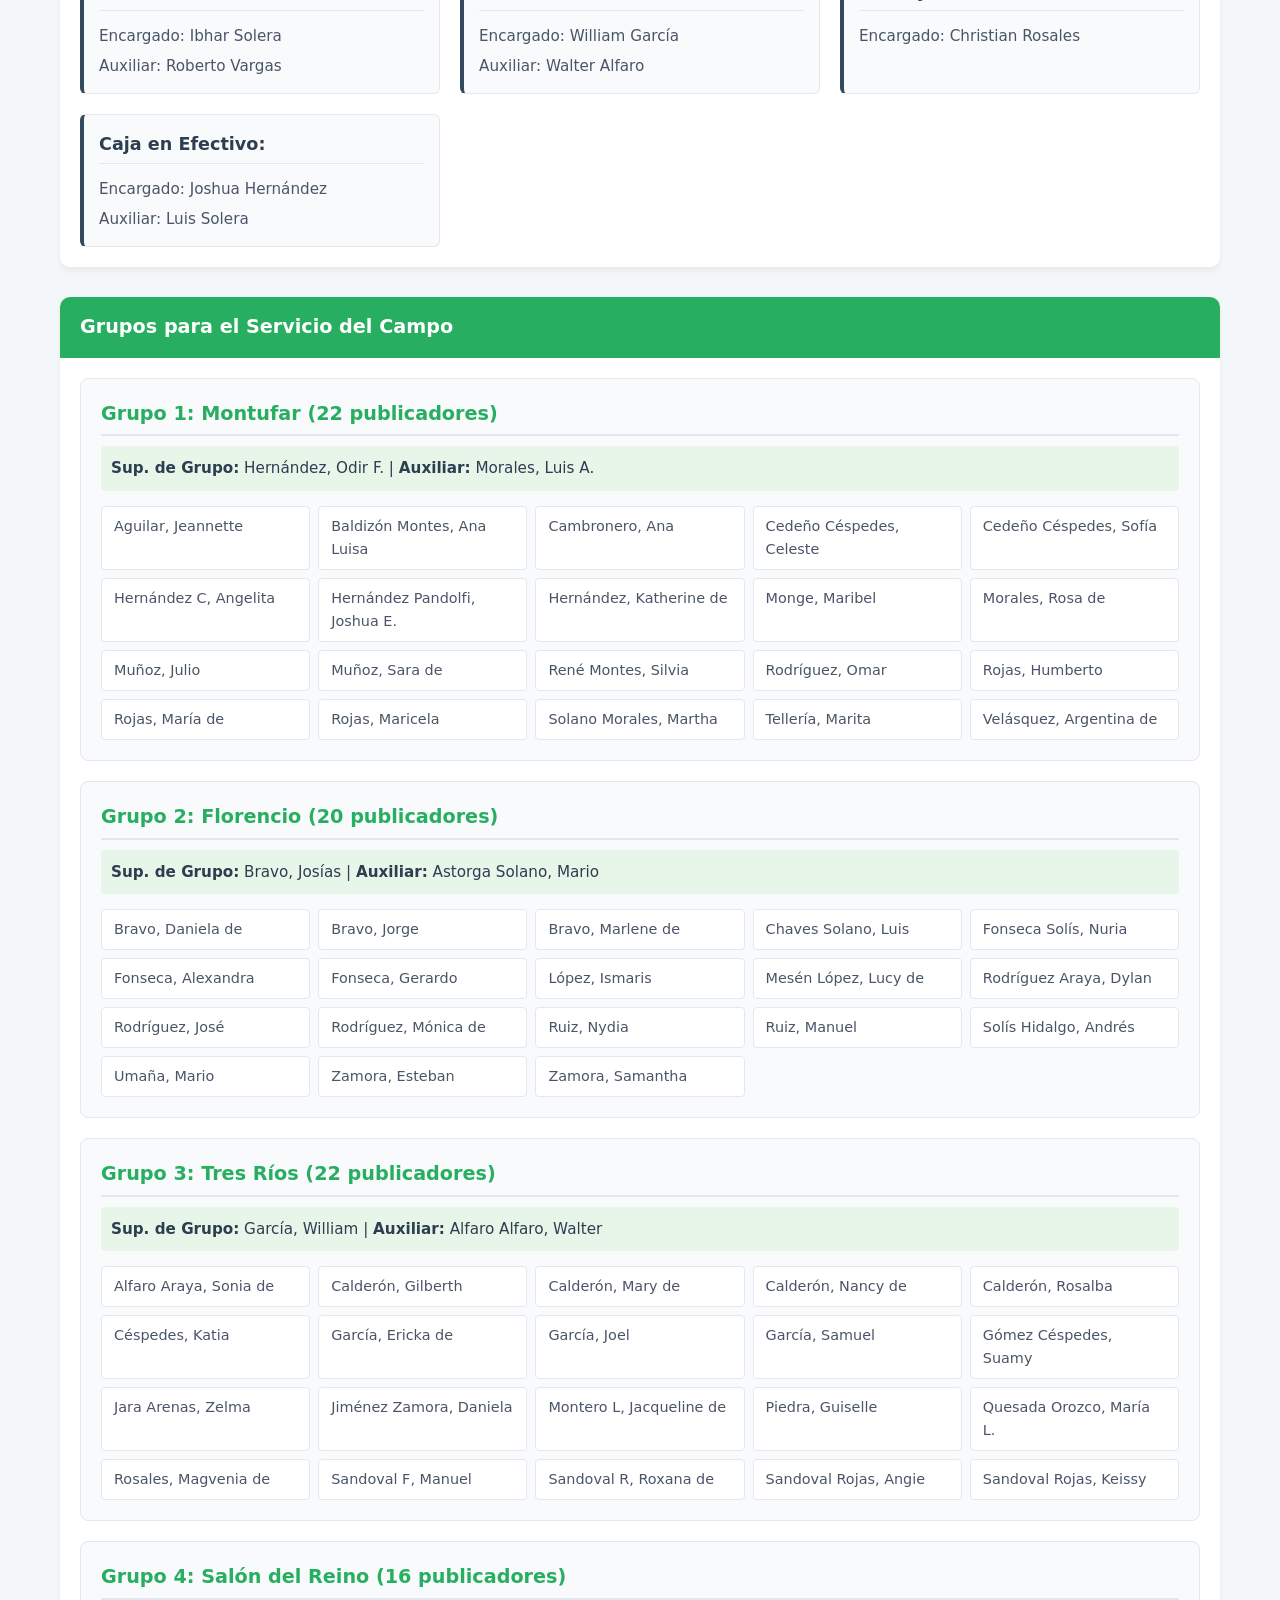
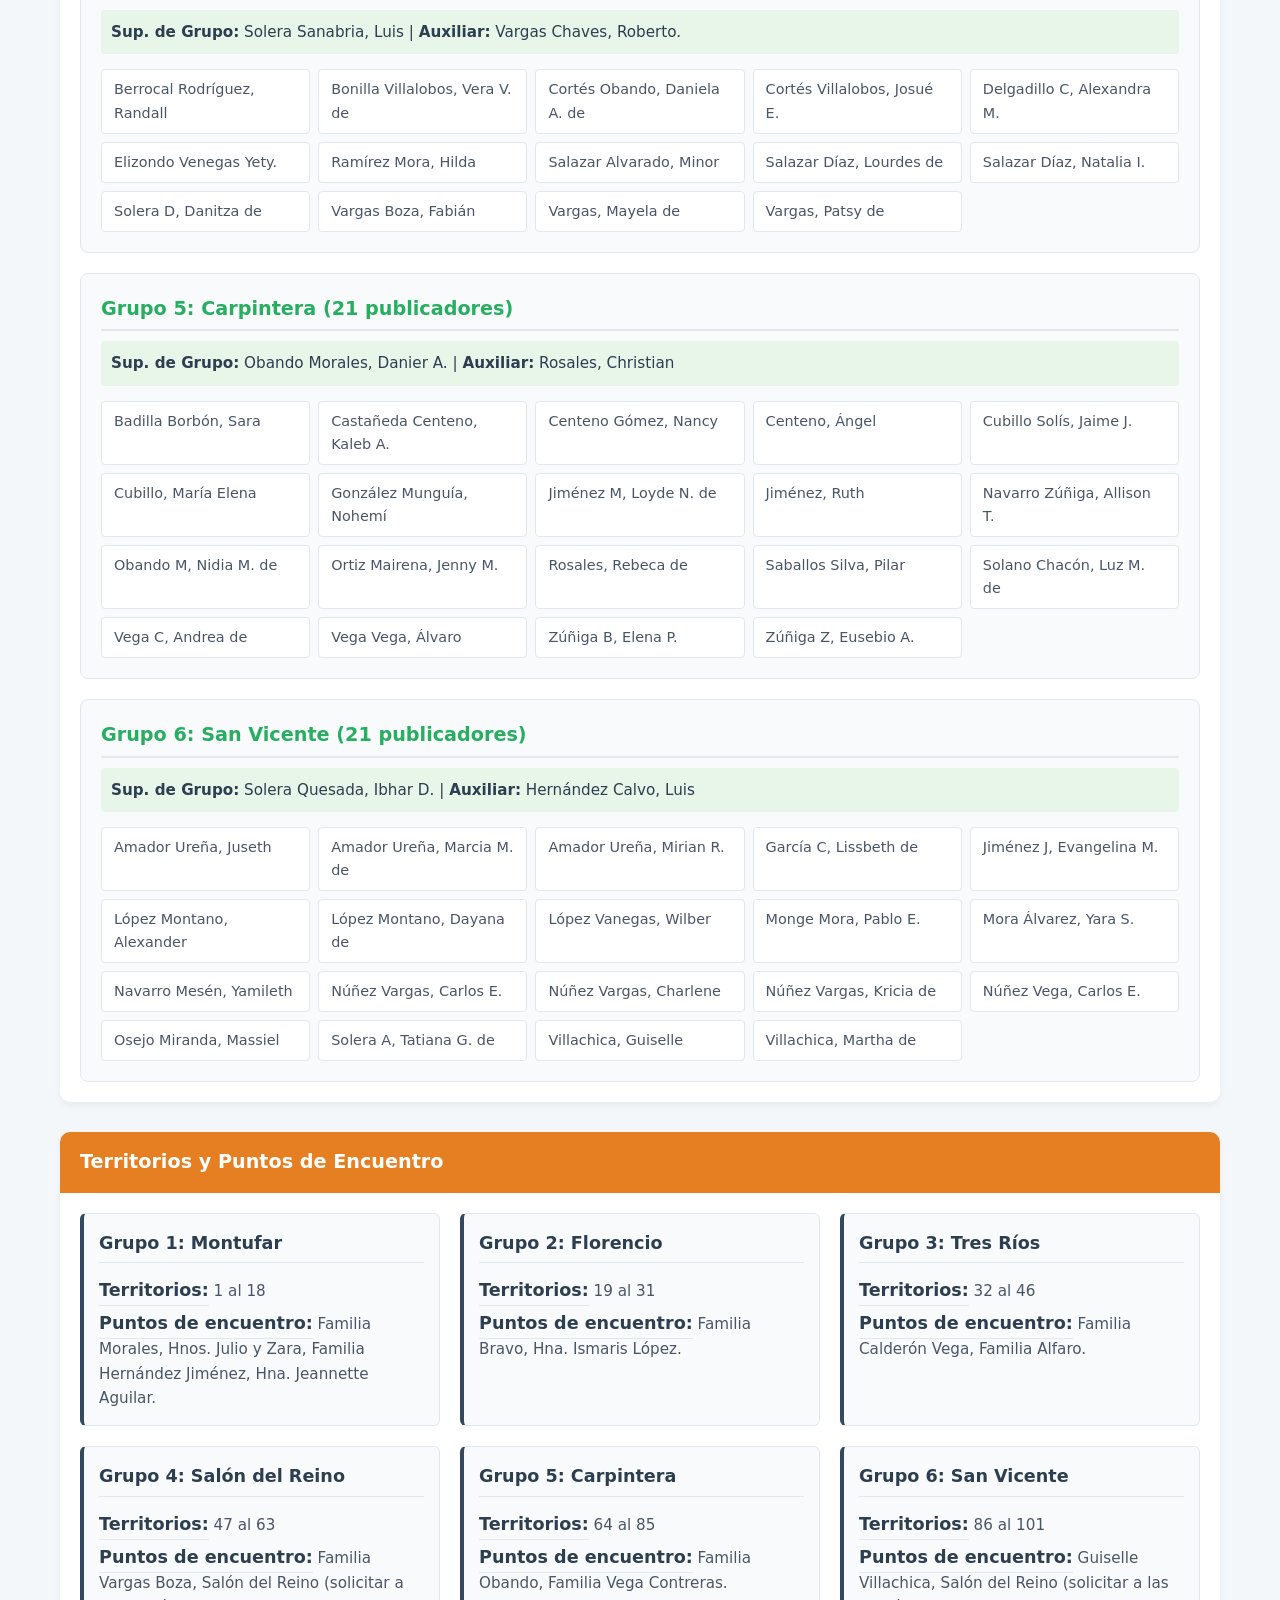
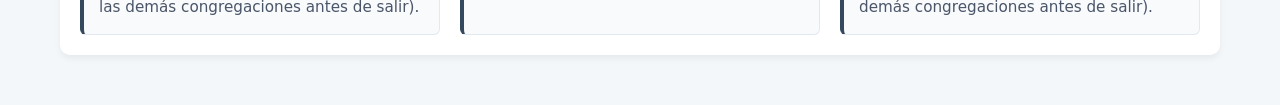
==== commit 2fdd7800: "Update index.html" ====
--- a/index.html
+++ b/index.html
@@ -245,8 +245,8 @@
                     <div class="group-box">
                         <h3 class="group-title">Grupo 4: Salón del Reino (16 publicadores)</h3>
                         <p class="group-leaders">
-                            <strong>Sup. de Grupo:</strong> Vargas Chaves, Roberto | 
-                            <strong>Auxiliar:</strong> Solera Sanabria, Luis G.
+                            <strong>Sup. de Grupo:</strong> Solera Sanabria, Luis | 
+                            <strong>Auxiliar:</strong> Vargas Chaves, Roberto.
                         </p>
                         <ul class="member-list">
                             <li>Berrocal Rodríguez, Randall</li>
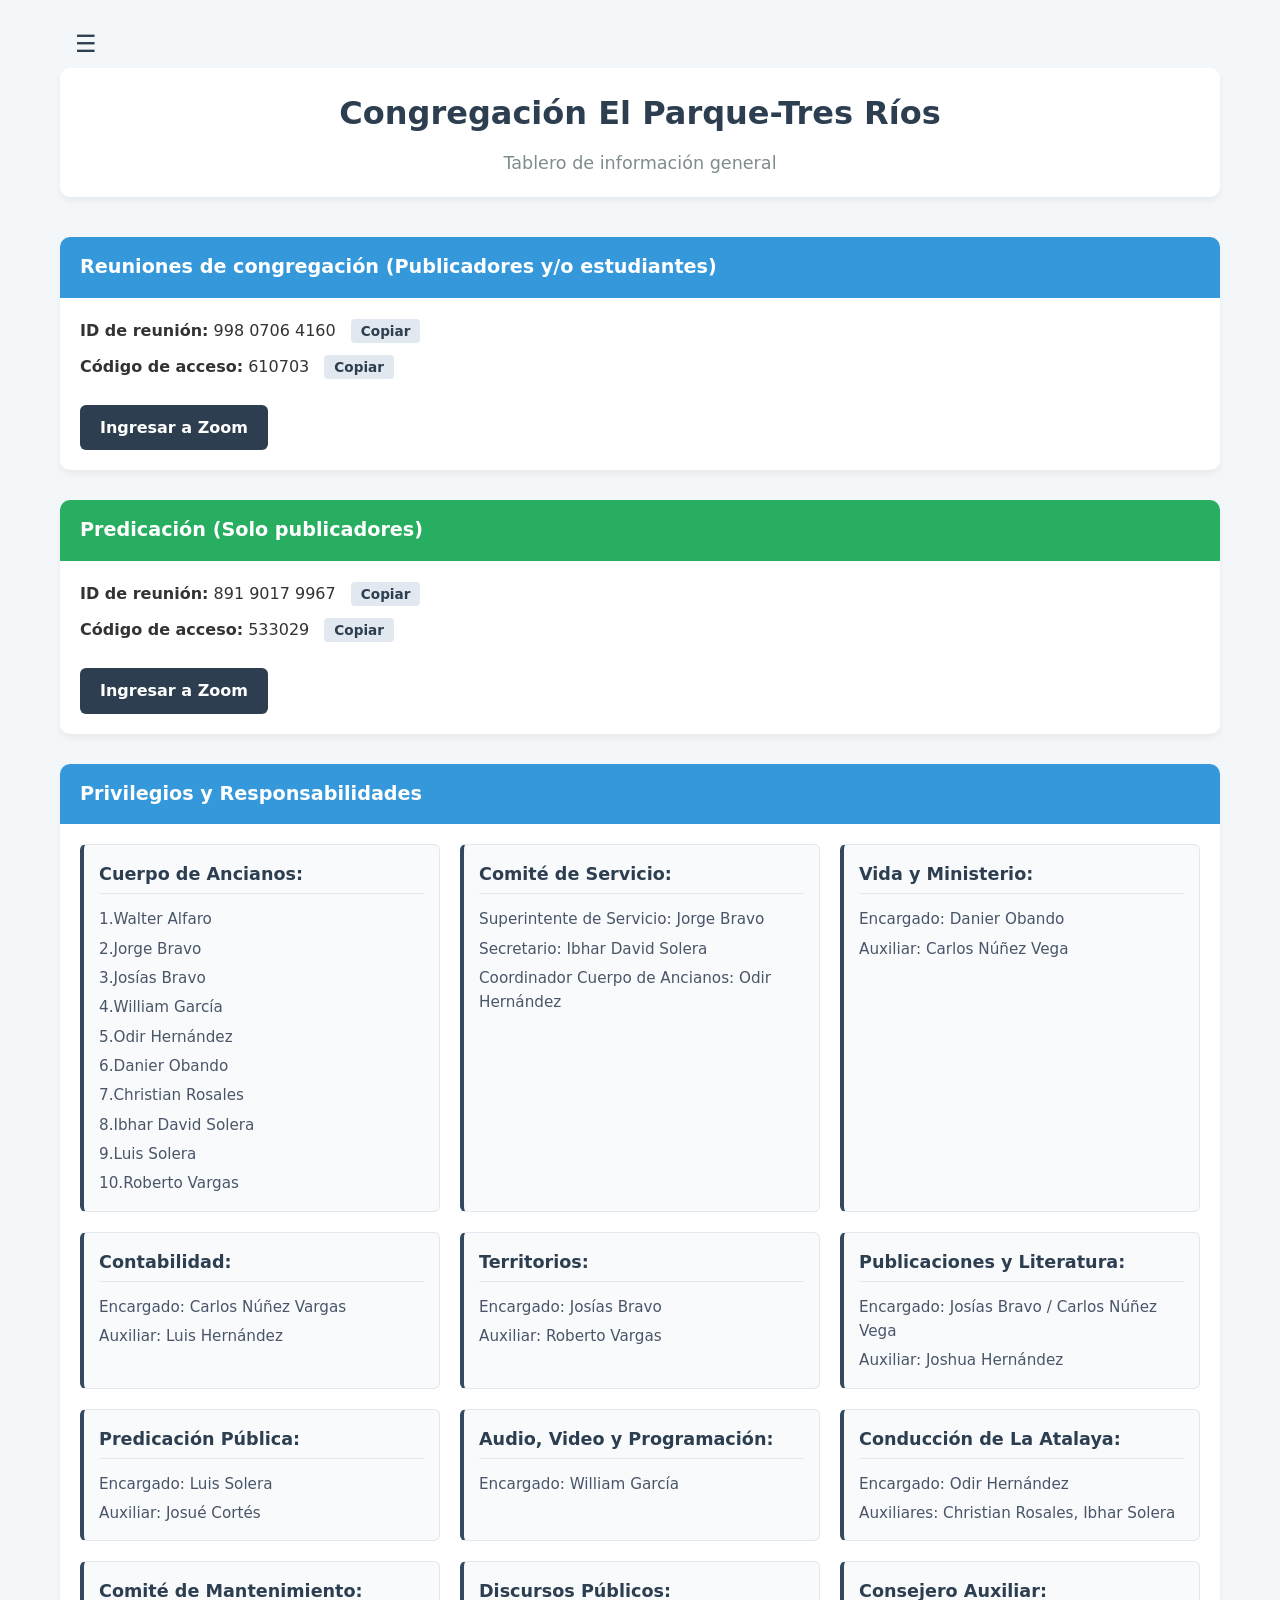
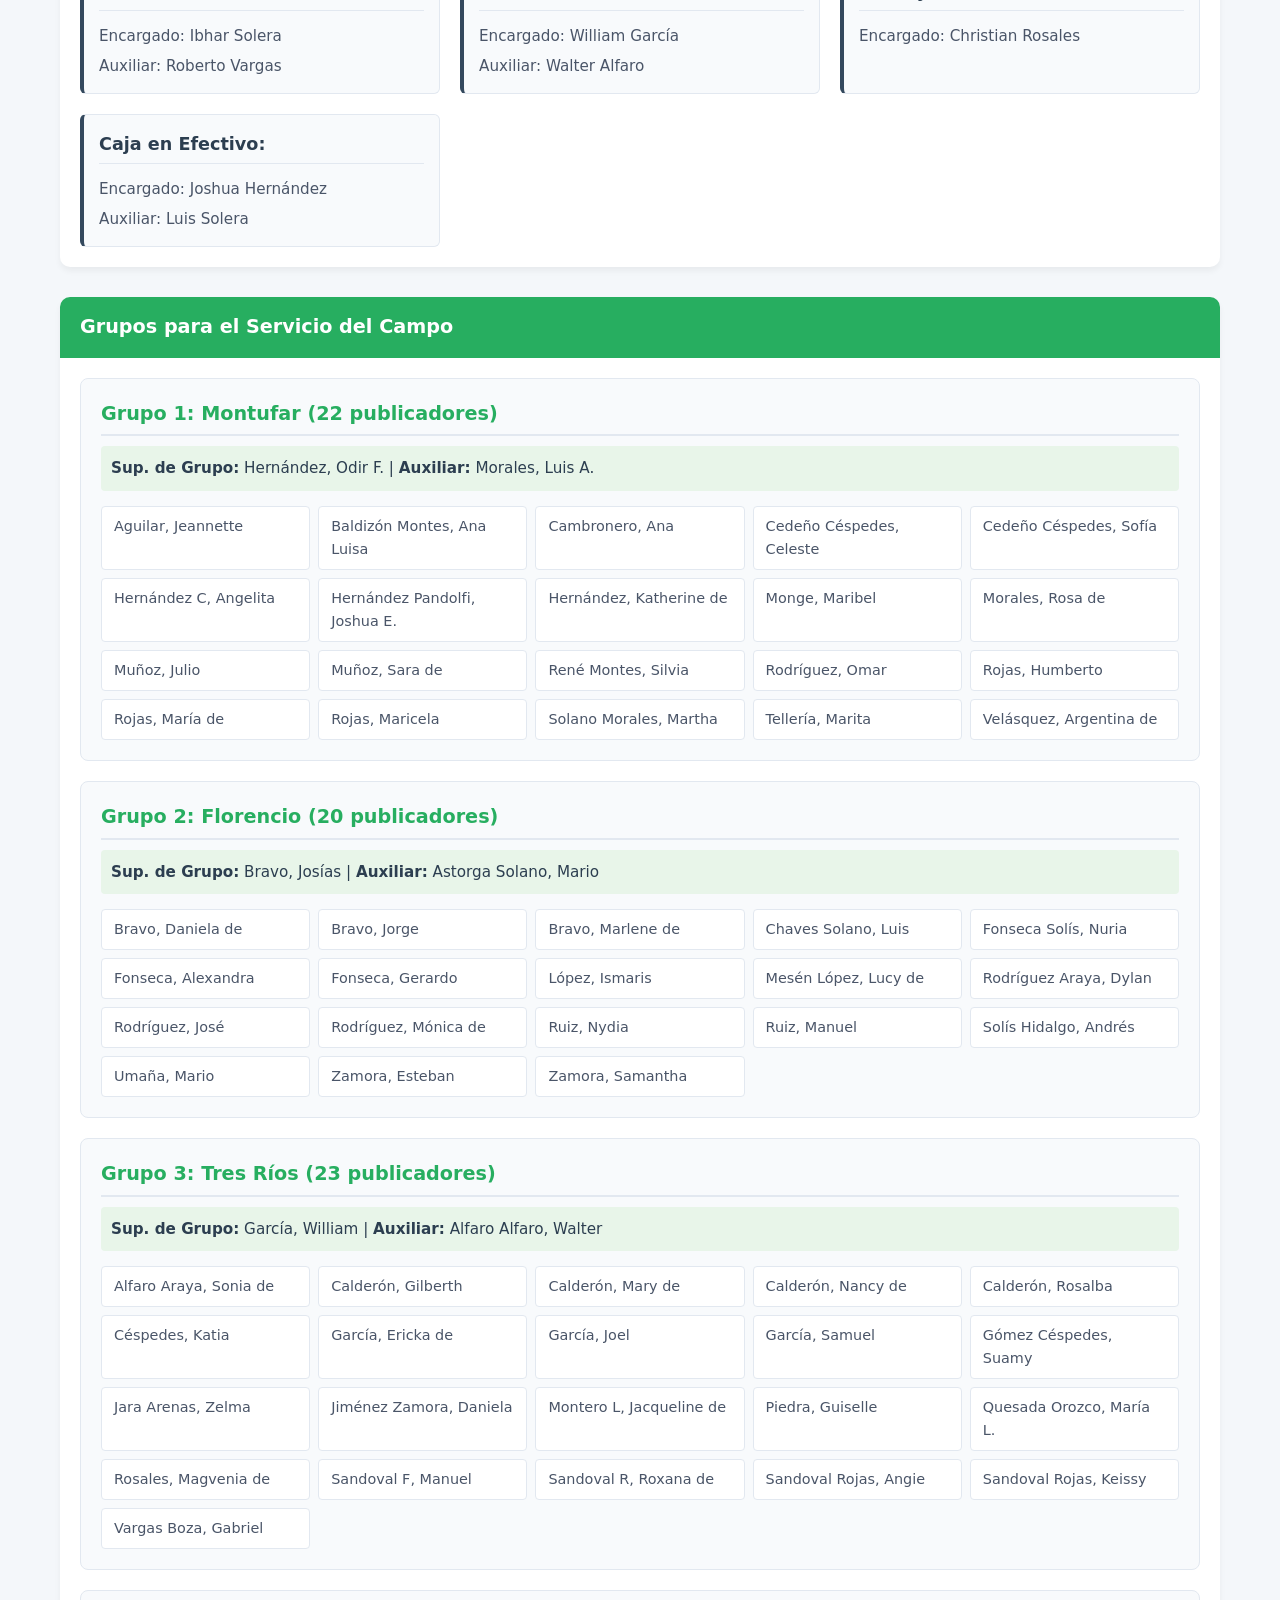
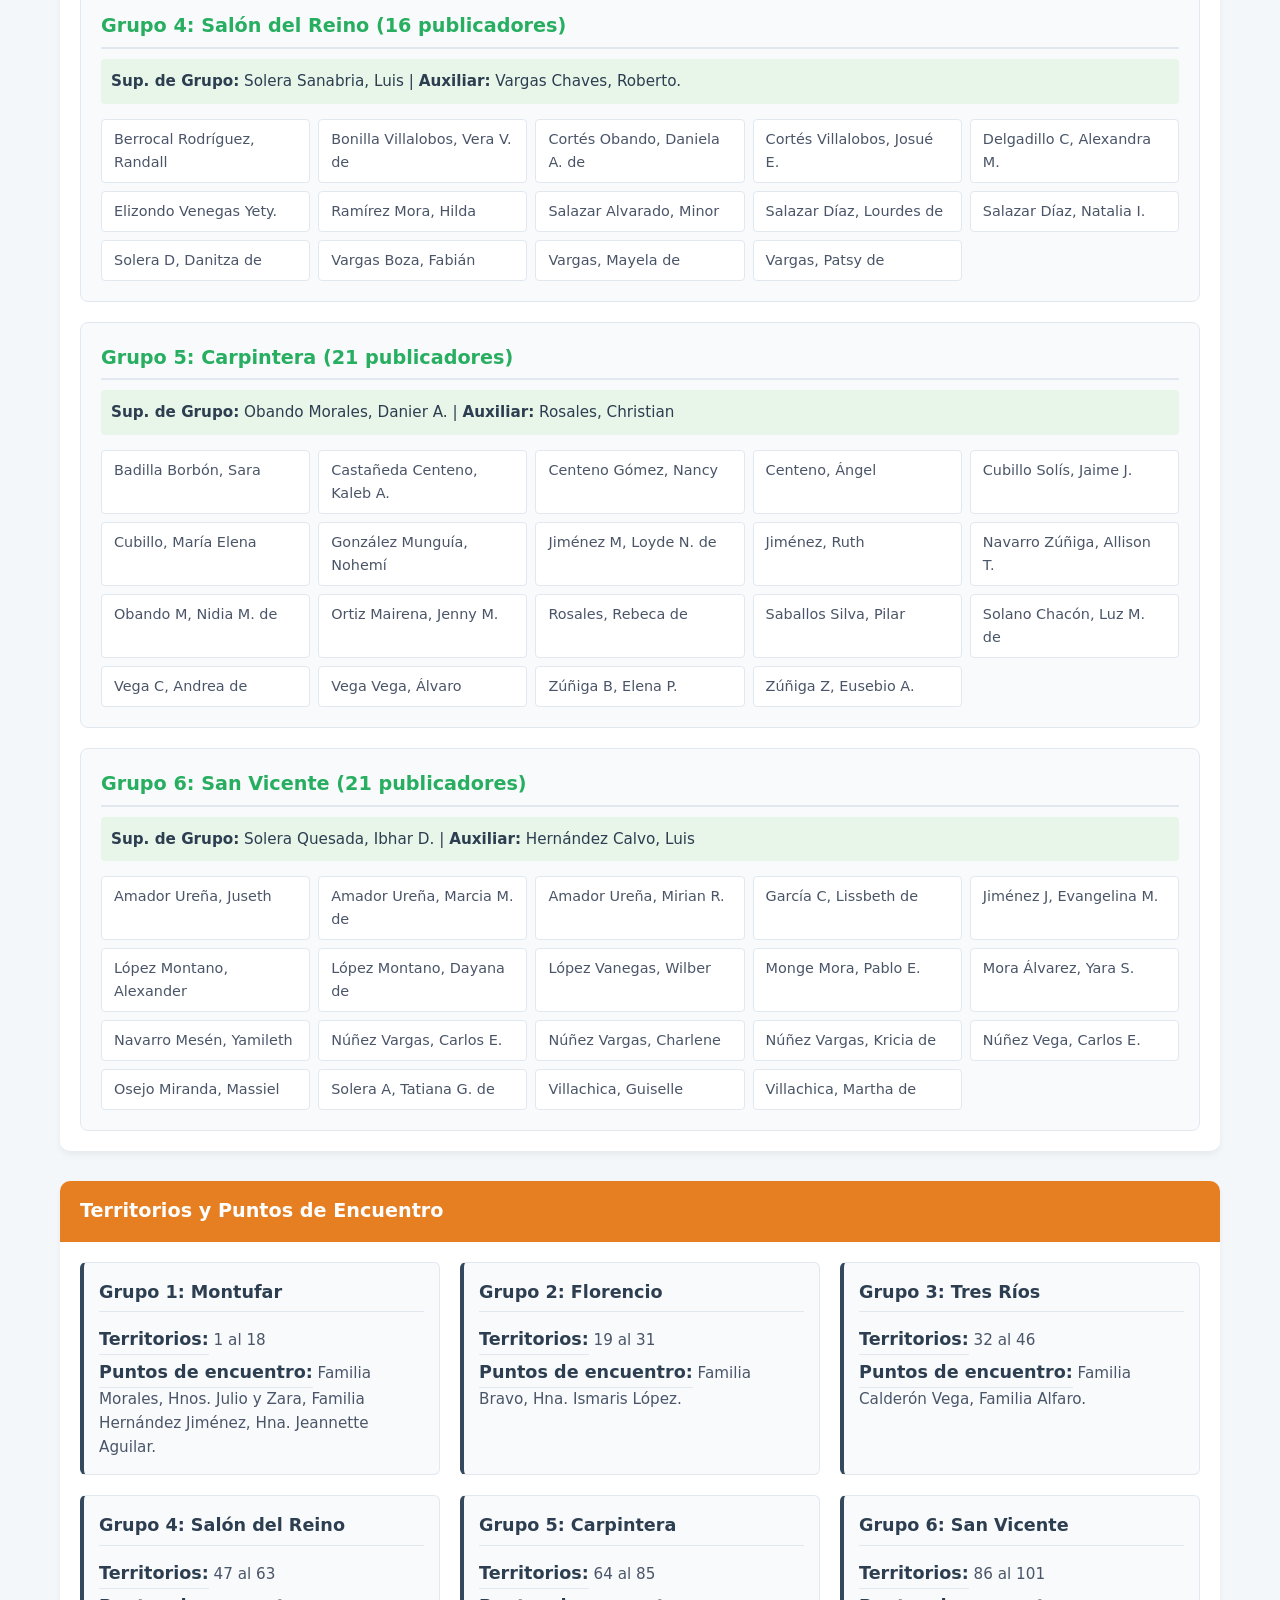
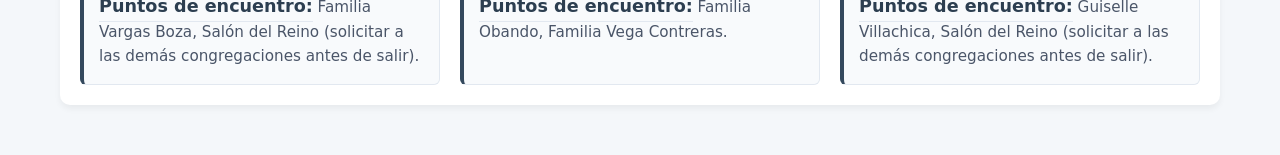
==== commit 54323680: "Update index.html" ====
--- a/index.html
+++ b/index.html
@@ -212,7 +212,7 @@
 
                     <!-- Grupo 3 -->
                     <div class="group-box">
-                        <h3 class="group-title">Grupo 3: Tres Ríos (22 publicadores)</h3>
+                        <h3 class="group-title">Grupo 3: Tres Ríos (23 publicadores)</h3>
                         <p class="group-leaders">
                             <strong>Sup. de Grupo:</strong> García, William | 
                             <strong>Auxiliar:</strong> Alfaro Alfaro, Walter
@@ -238,6 +238,7 @@
                             <li>Sandoval R, Roxana de</li>
                             <li>Sandoval Rojas, Angie</li>
                             <li>Sandoval Rojas, Keissy</li>
+                            <li>Vargas Boza, Gabriel</li>
                         </ul>
                     </div>
 
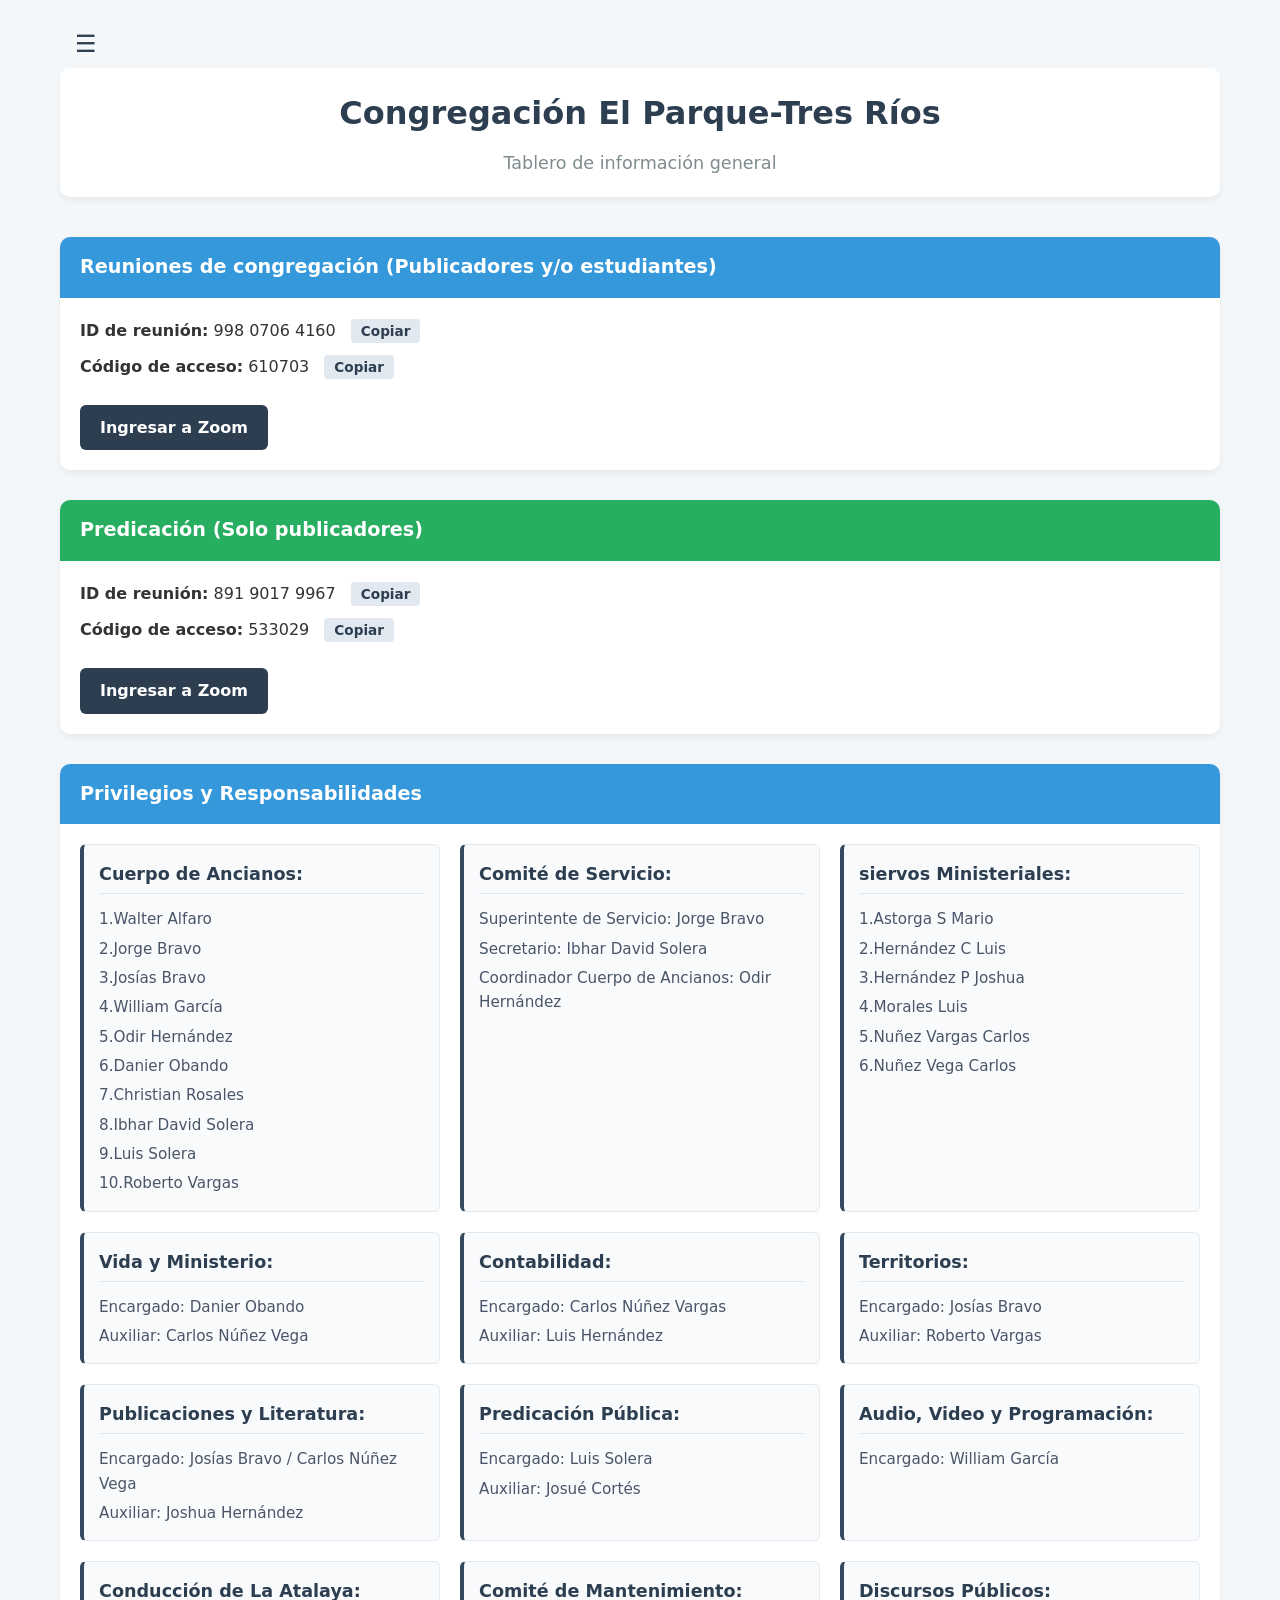
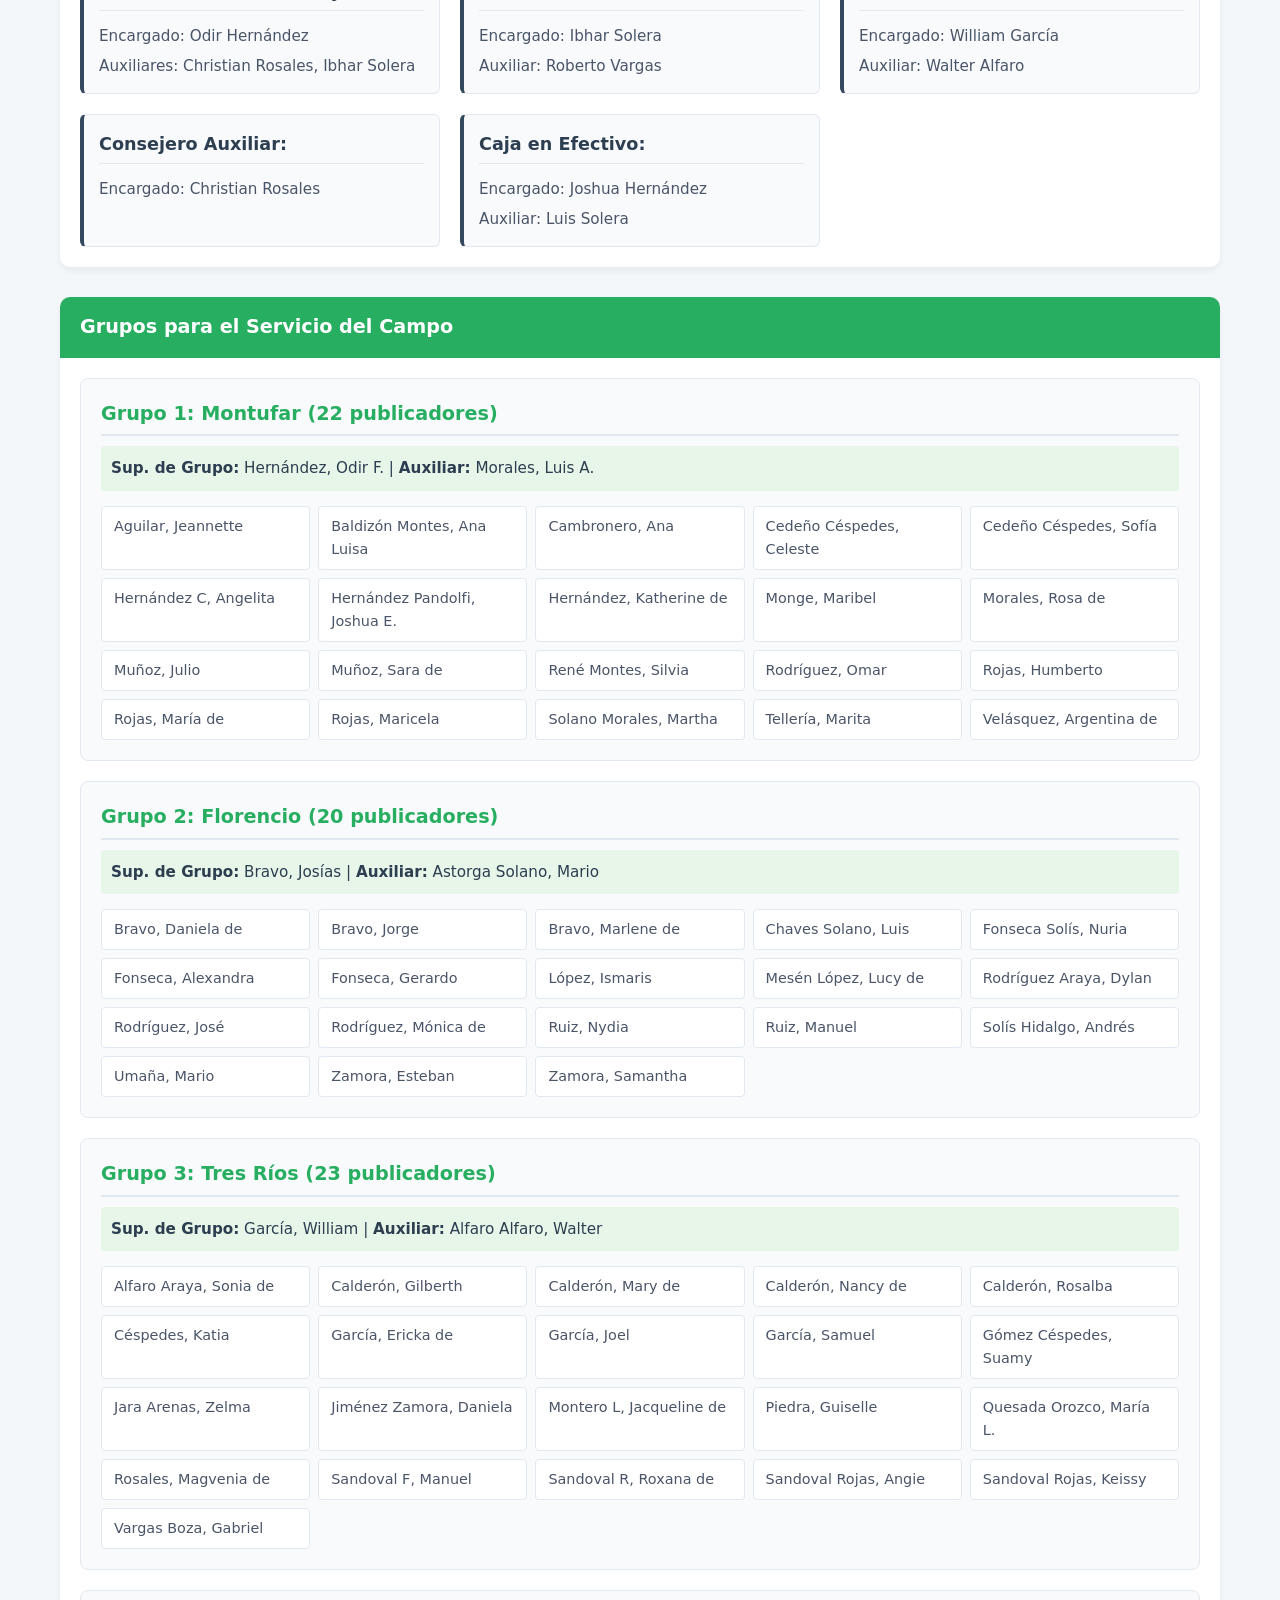
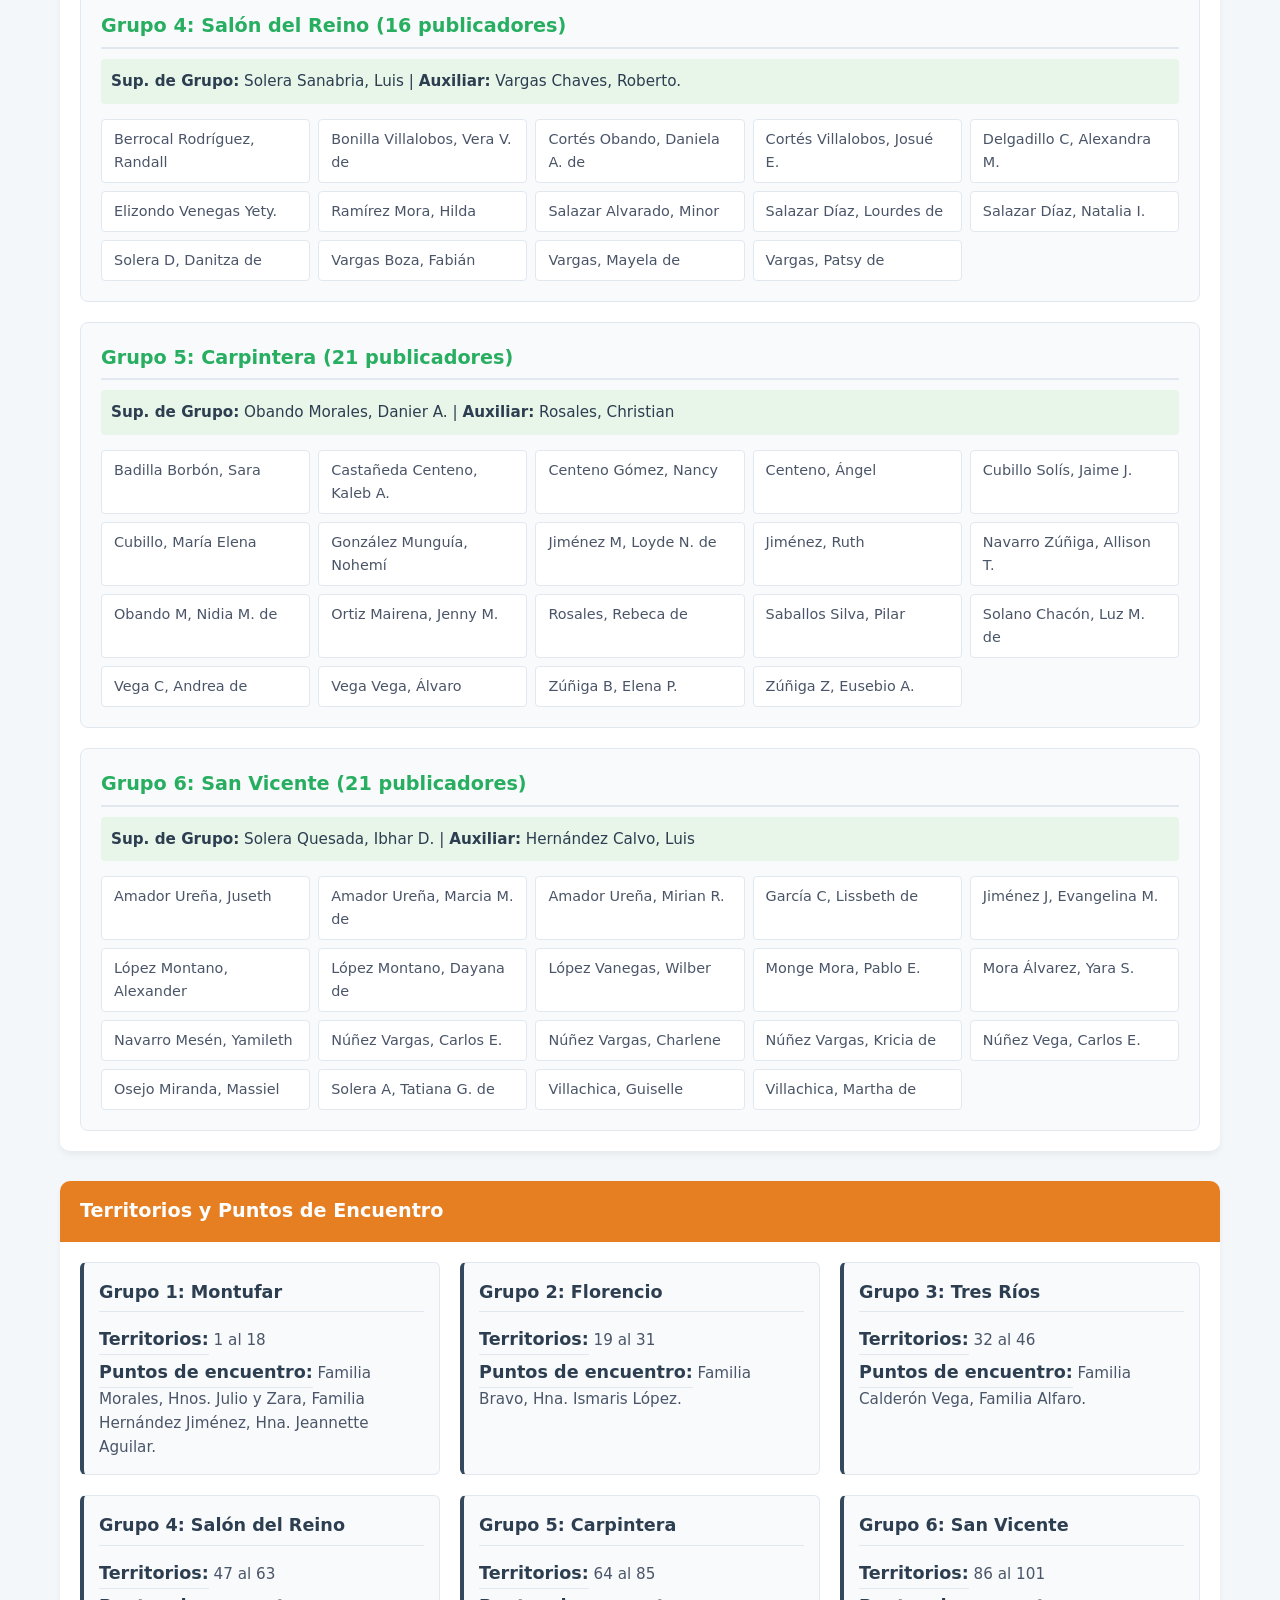
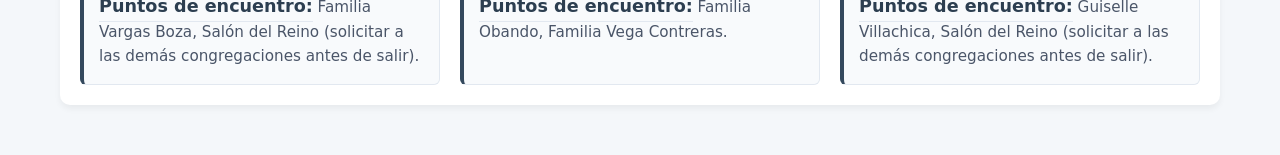
==== commit c7dfcb96: "Update index.html" ====
--- a/index.html
+++ b/index.html
@@ -87,6 +87,15 @@
                             <span>Superintente de Servicio: Jorge Bravo</span>
                             <span>Secretario: Ibhar David Solera</span>
                             <span>Coordinador Cuerpo de Ancianos: Odir Hernández</span>
+                        </div>
+                        <div class="service-card">
+                            <strong>siervos Ministeriales:</strong>
+                            <span>1.Astorga S Mario</span>
+                            <span>2.Hernández C Luis</span>
+                            <span>3.Hernández P Joshua</span>
+                            <span>4.Morales Luis</span>
+                            <span>5.Nuñez Vargas Carlos</span>
+                            <span>6.Nuñez Vega Carlos</span>
                         </div>
                         <div class="service-card">
                             <strong>Vida y Ministerio:</strong>
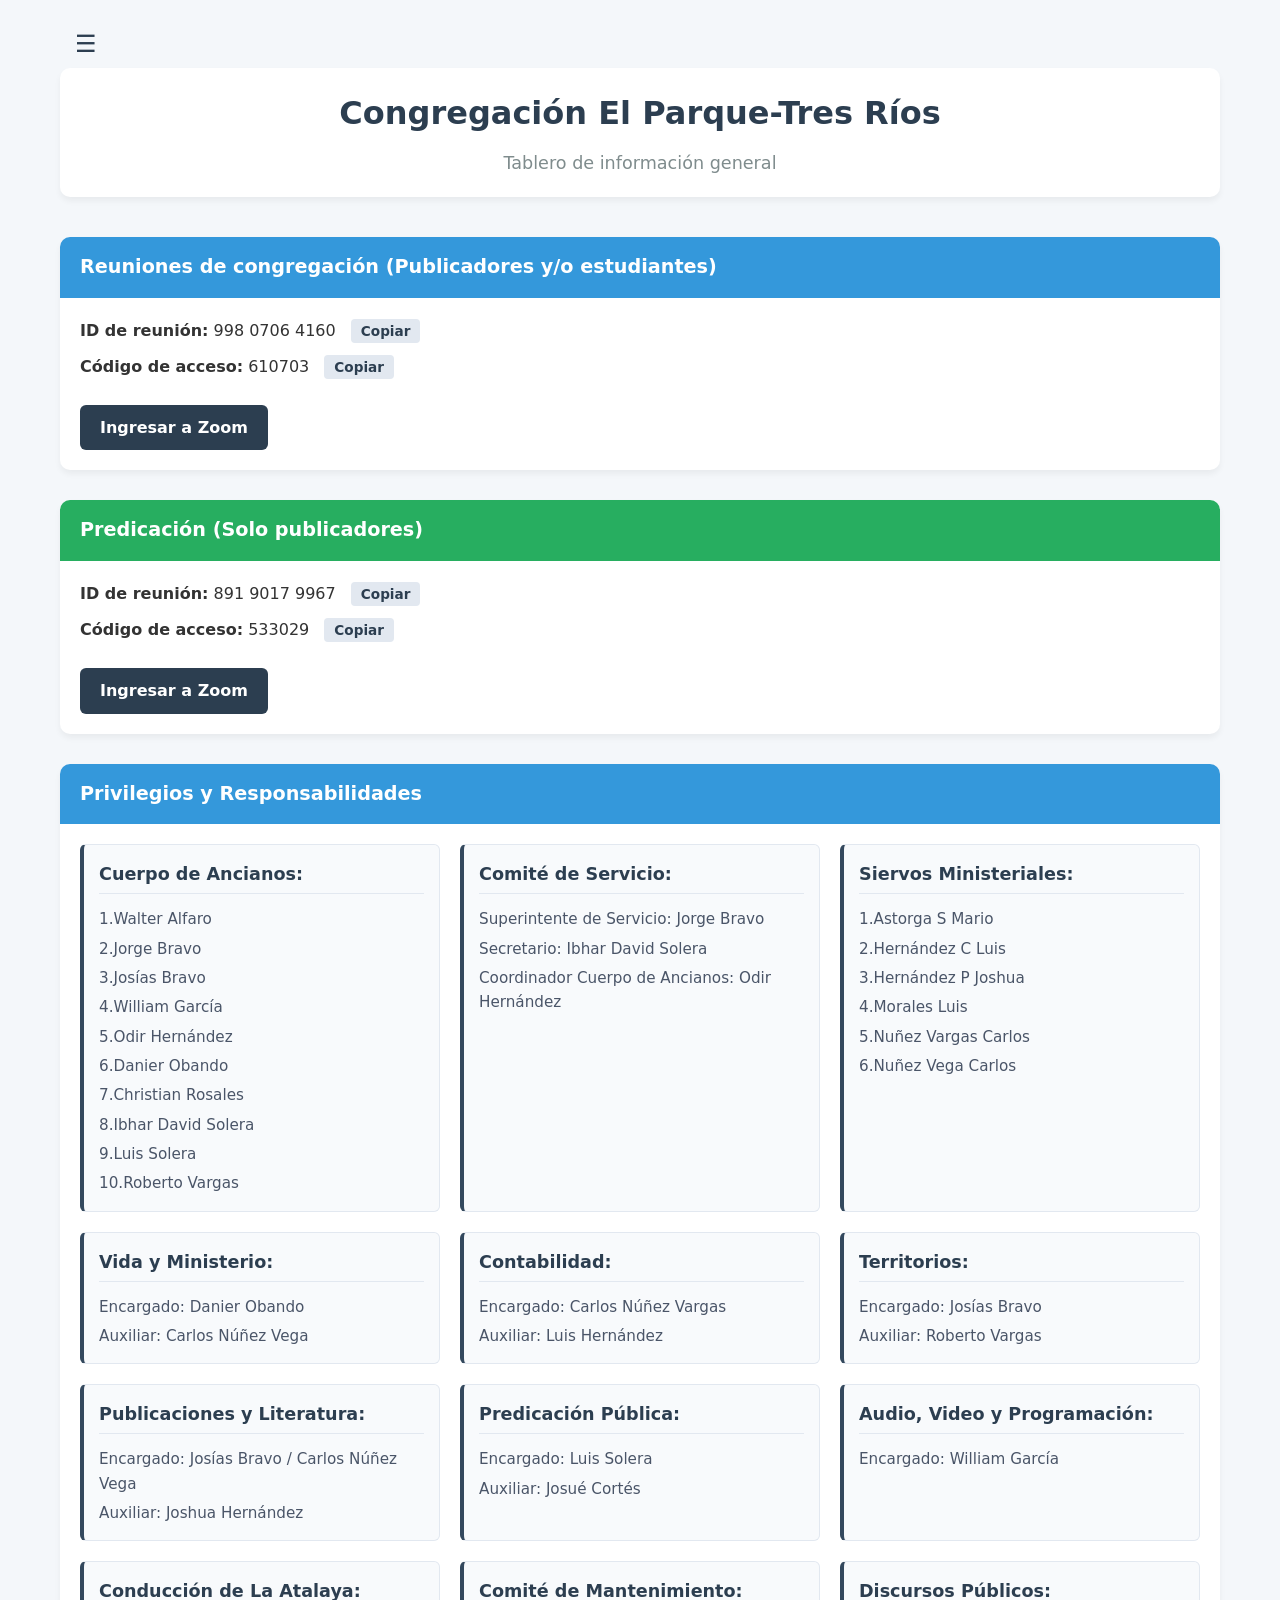
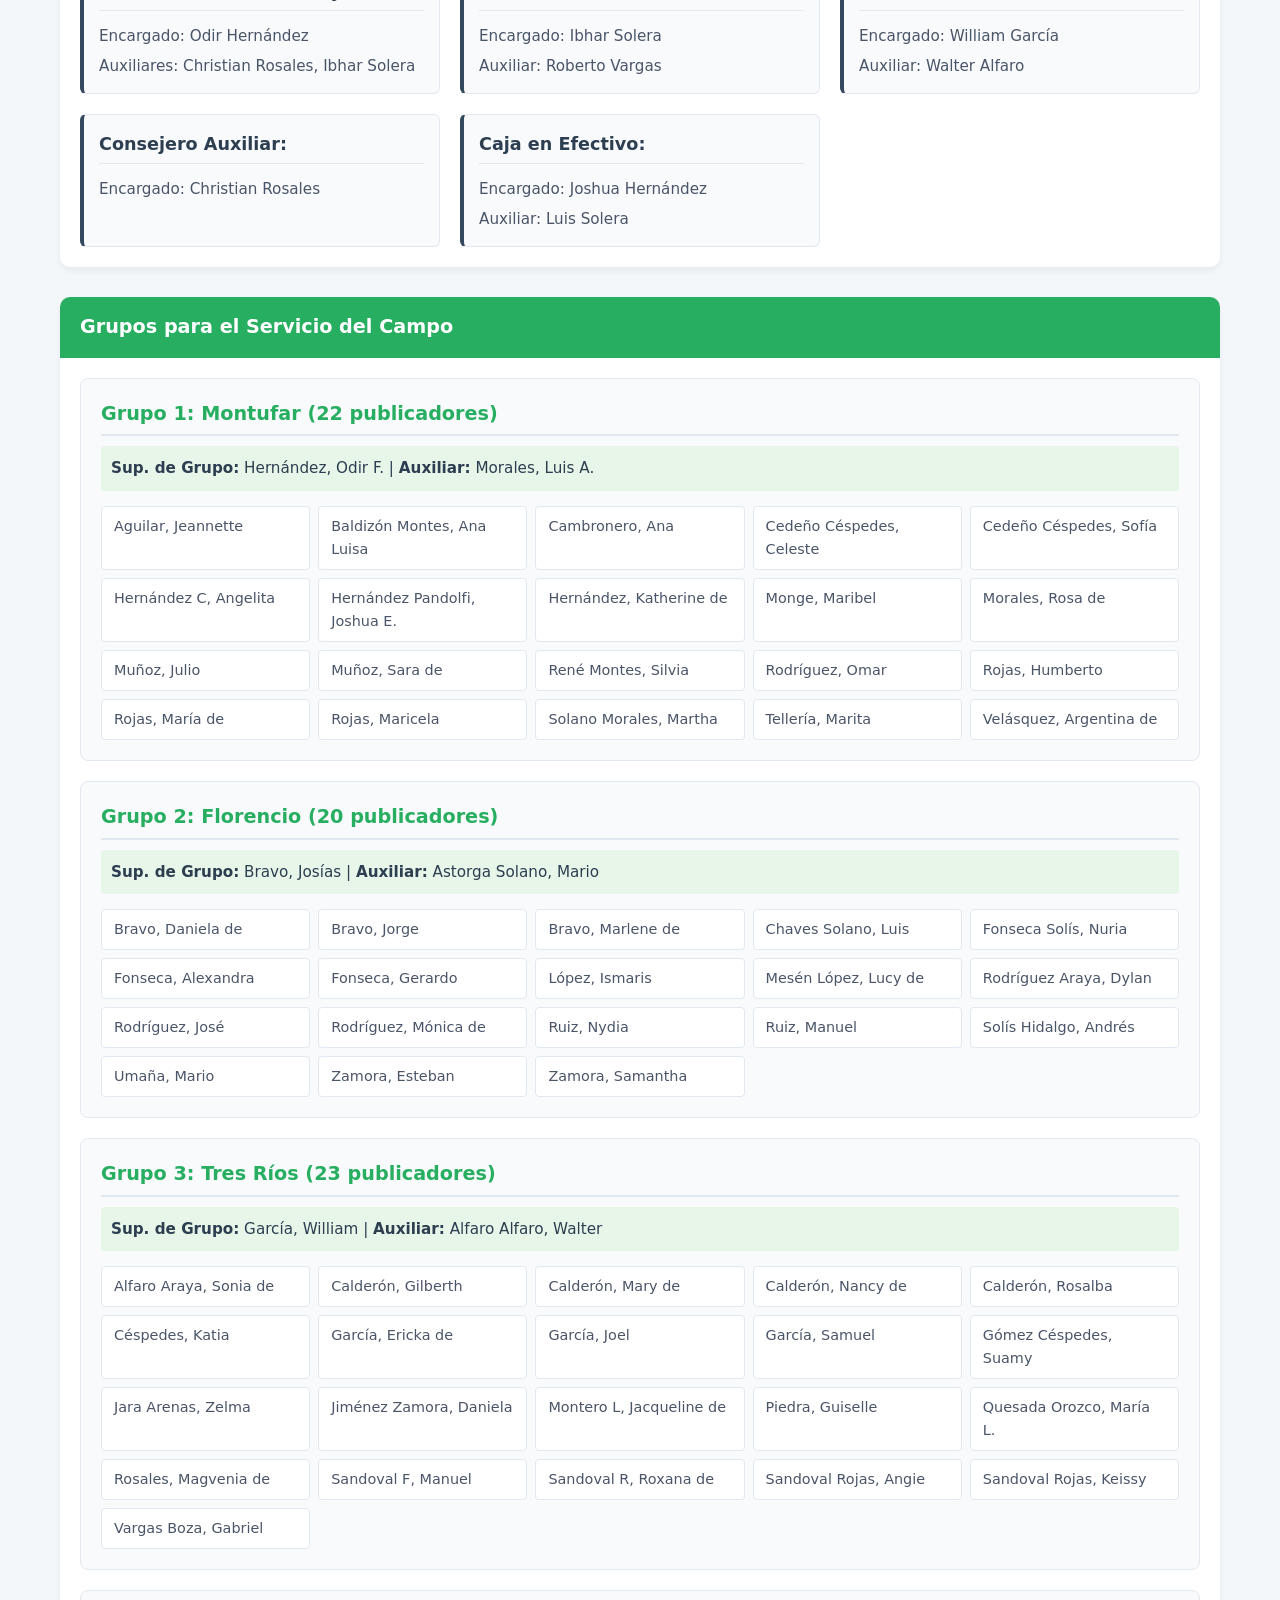
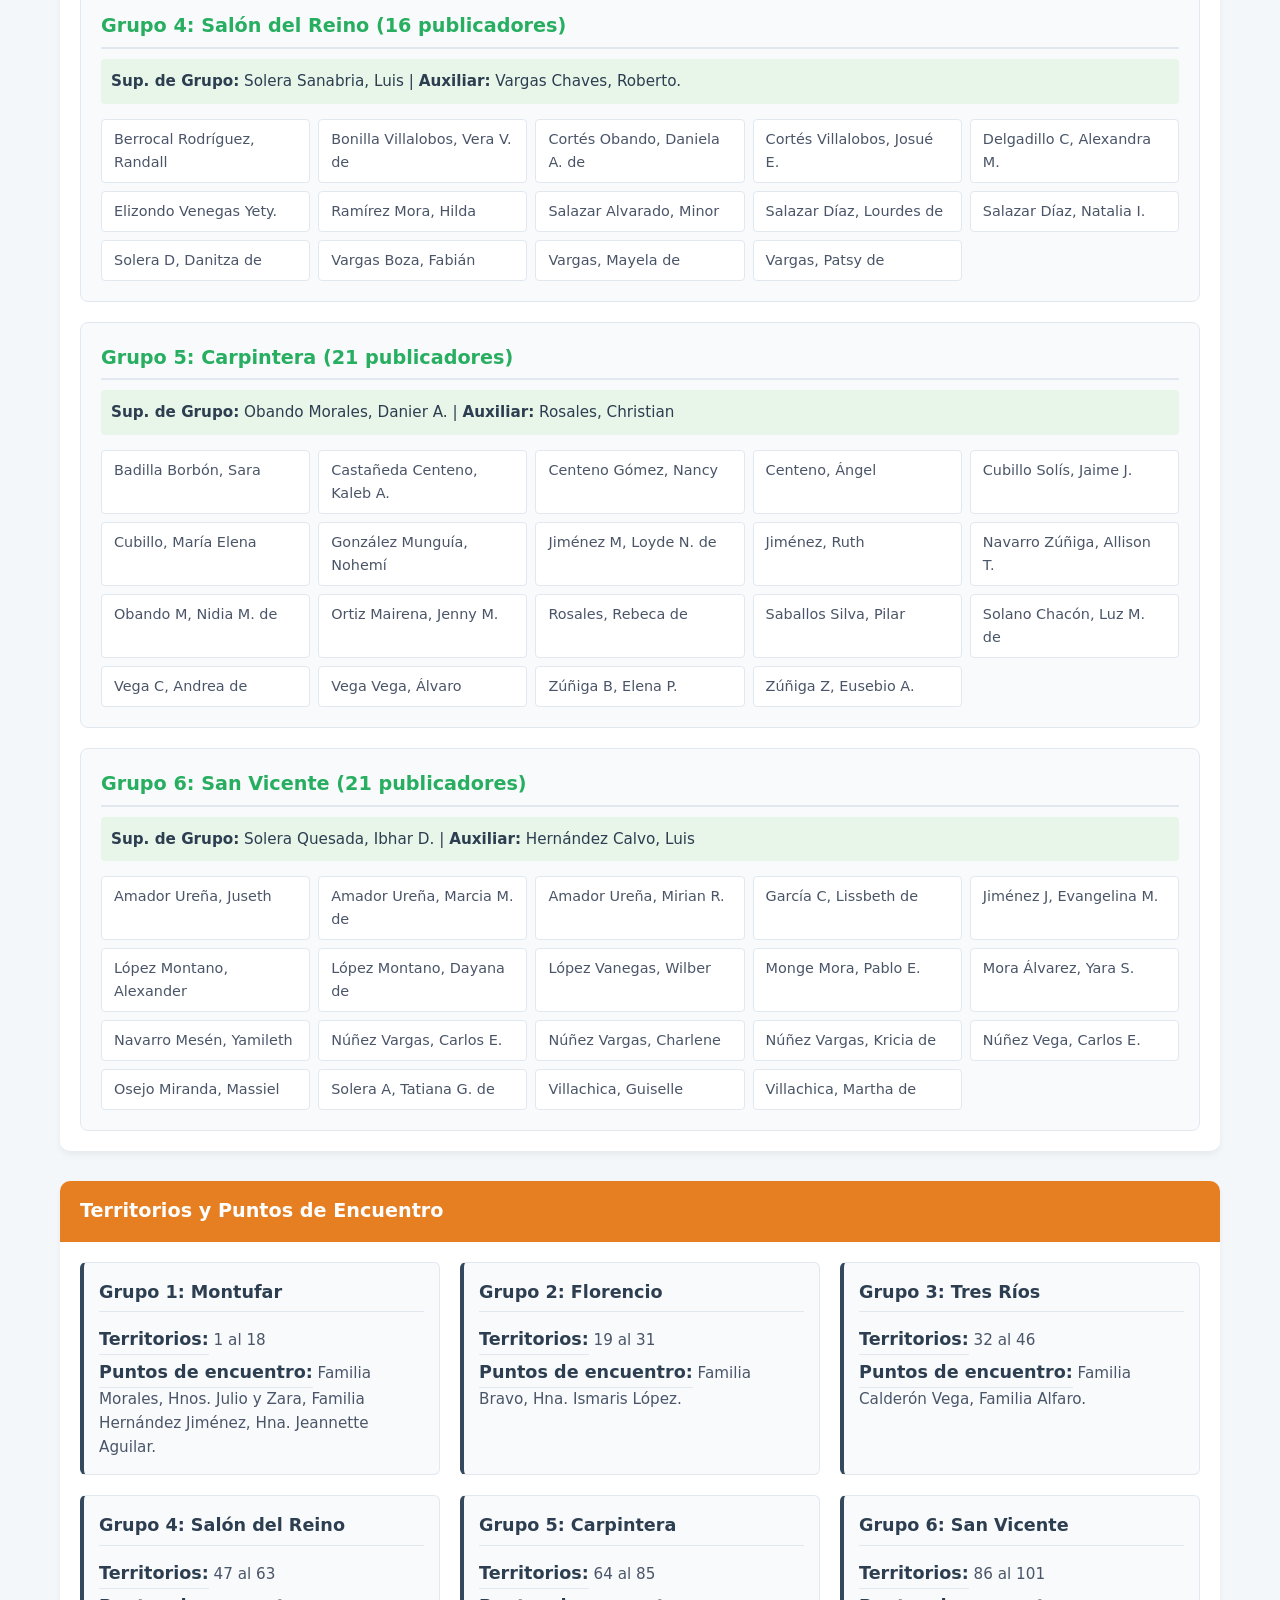
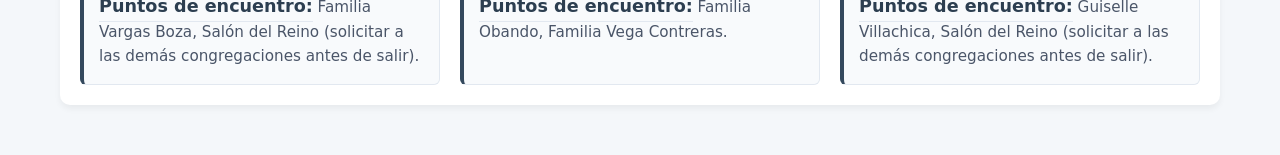
==== commit 98524f63: "Update index.html" ====
--- a/index.html
+++ b/index.html
@@ -89,7 +89,7 @@
                             <span>Coordinador Cuerpo de Ancianos: Odir Hernández</span>
                         </div>
                         <div class="service-card">
-                            <strong>siervos Ministeriales:</strong>
+                            <strong>Siervos Ministeriales:</strong>
                             <span>1.Astorga S Mario</span>
                             <span>2.Hernández C Luis</span>
                             <span>3.Hernández P Joshua</span>
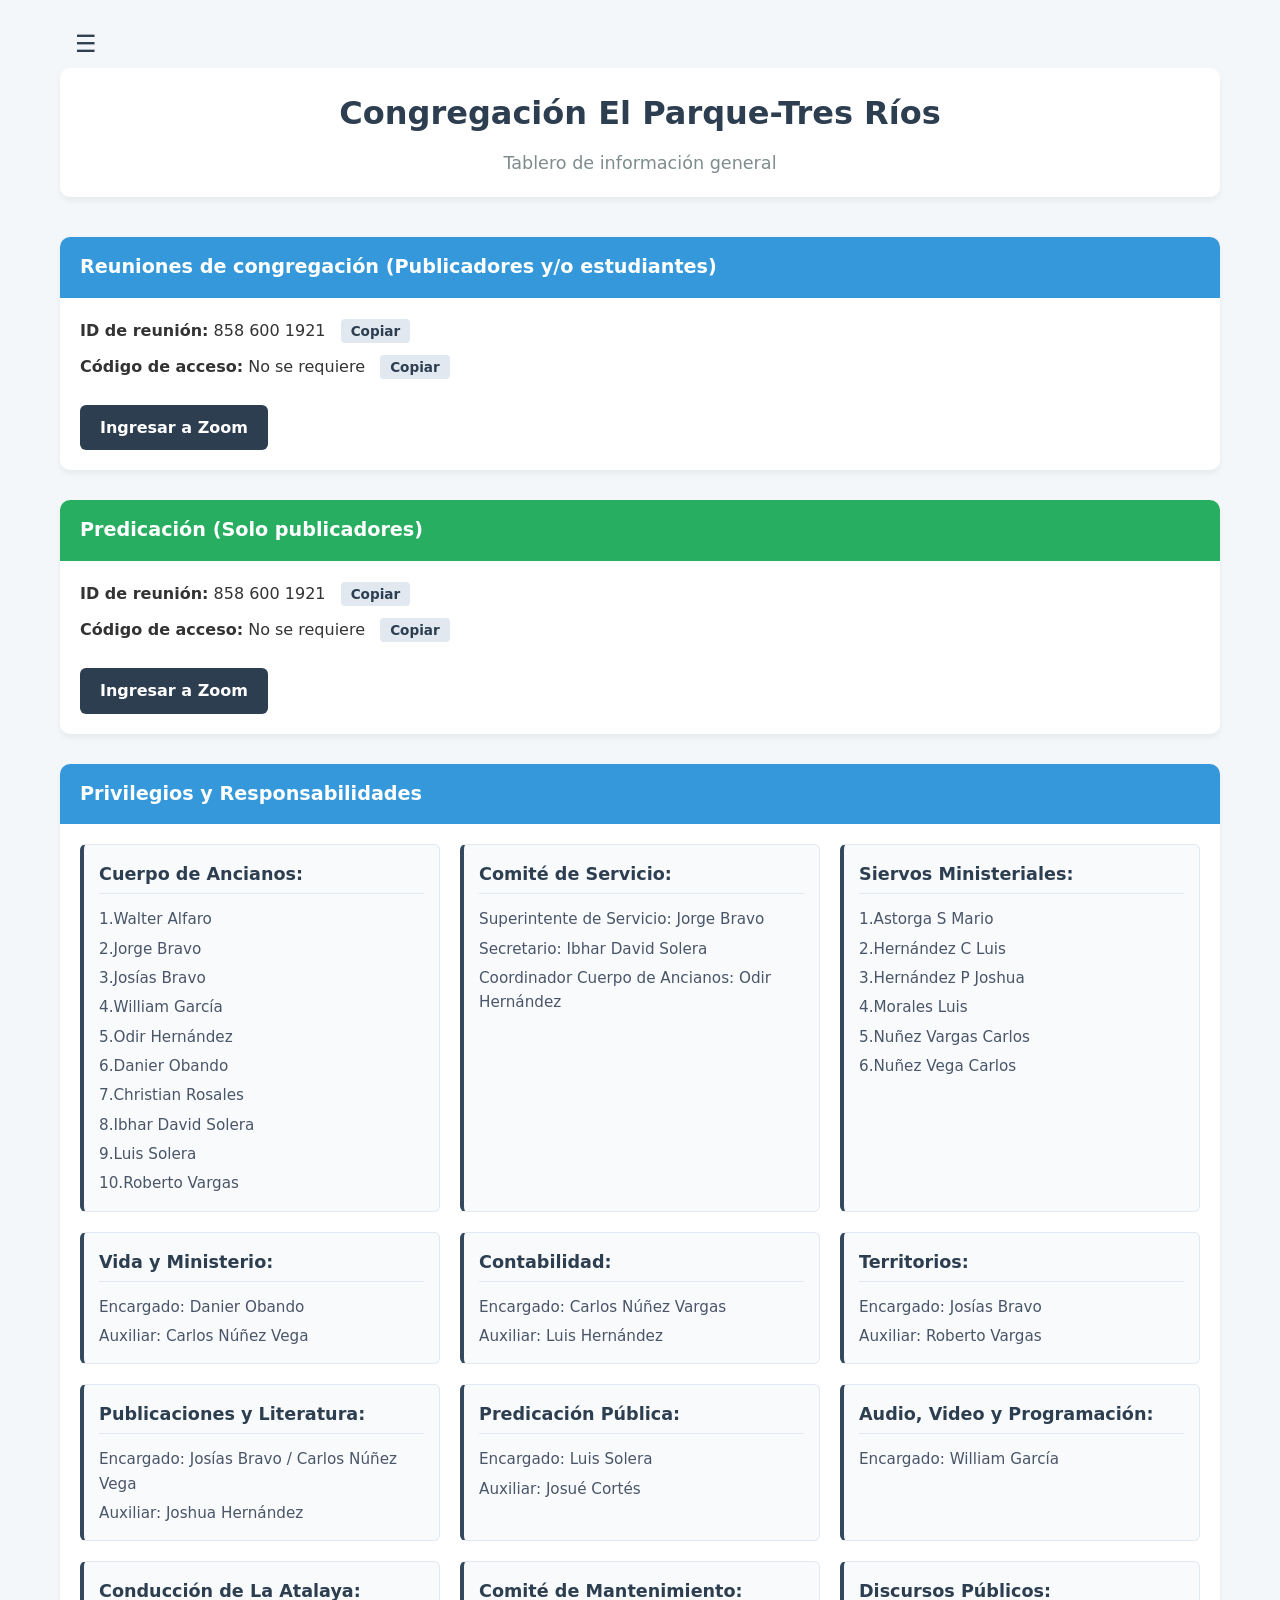
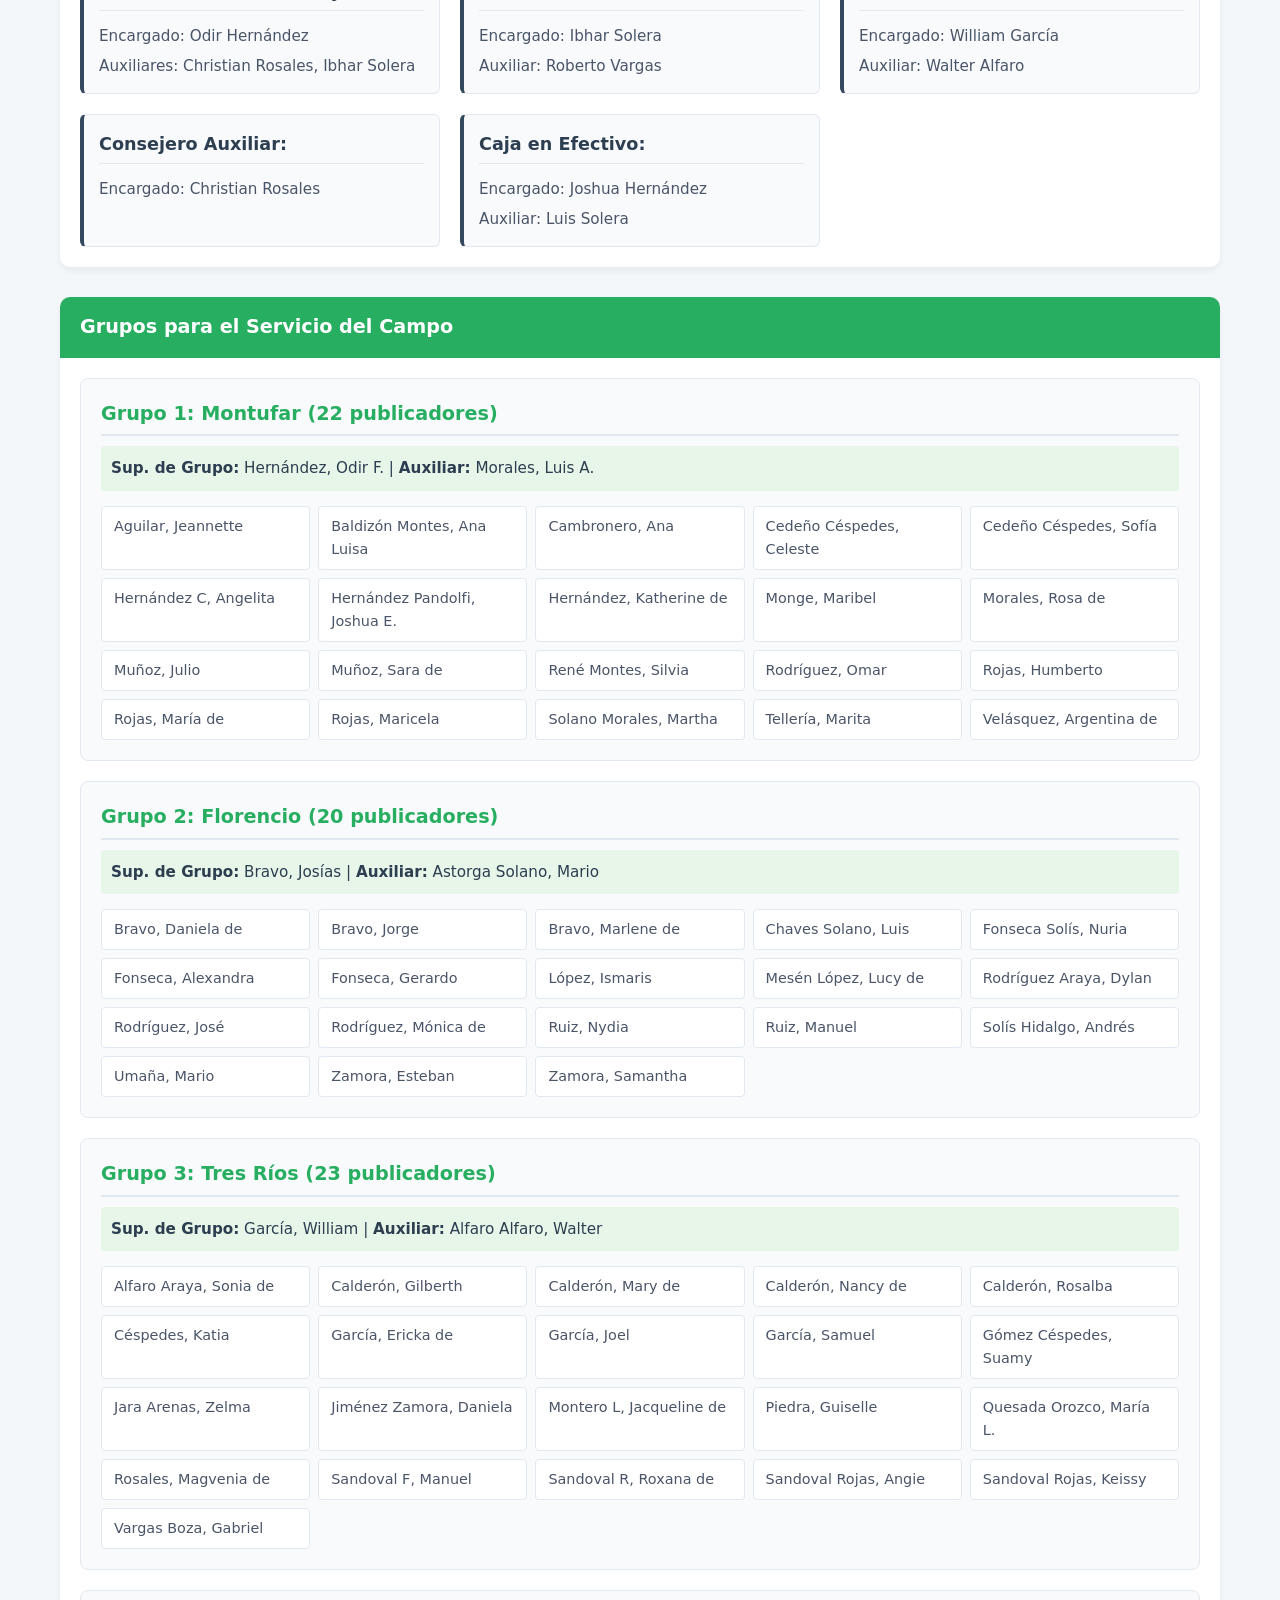
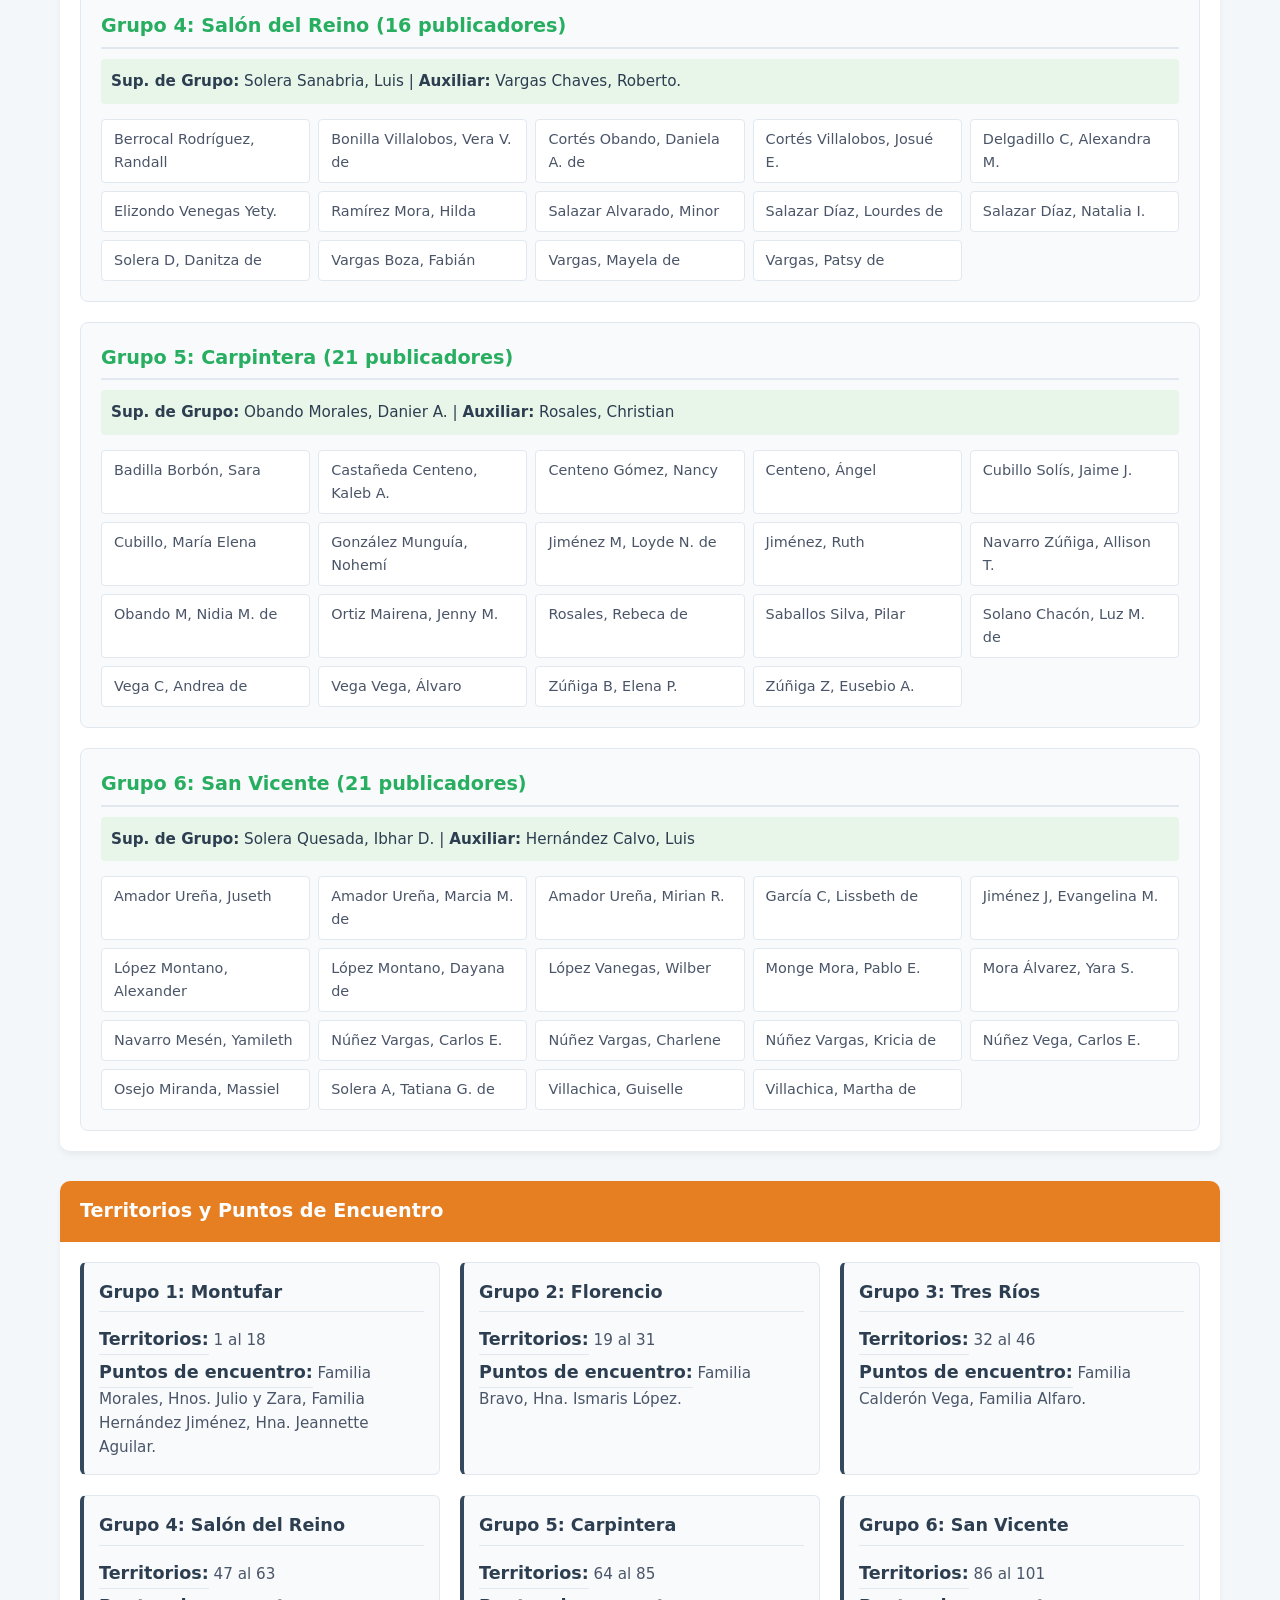
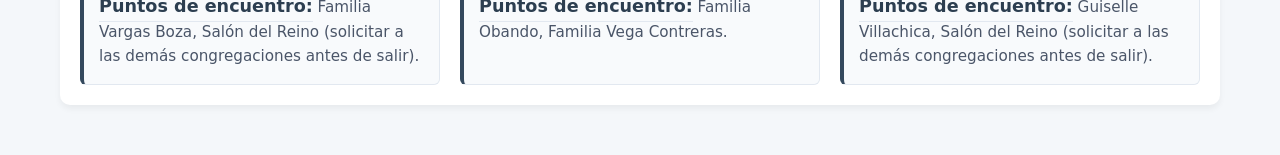
==== commit 28d35524: "Update index.html" ====
--- a/index.html
+++ b/index.html
@@ -3,7 +3,7 @@
 <head>
     <meta charset="UTF-8">
     <meta name="viewport" content="width=device-width, initial-scale=1.0">
-    <title>Congregación El Parque-Tres Ríos</title>
+    <title>Congregación El Parque-Tres Ríos, Cartago</title>
     <link rel="stylesheet" href="stylesElParque.css">
 </head>
 <body>
@@ -35,15 +35,15 @@
                 <h2 class="section-title bg-entre-semana">Reuniones de congregación (Publicadores y/o estudiantes)</h2>
                 <div class="section-content">
                     <p>
-                        <strong>ID de reunión:</strong> <span id="id-reunion">998 0706 4160</span> 
+                        <strong>ID de reunión:</strong> <span id="id-reunion">858 600 1921</span> 
                         <button class="btn-copiar" onclick="copiarTexto('id-reunion')">Copiar</button>
                     </p>
                     <p style="margin-top: 10px;">
-                        <strong>Código de acceso:</strong> <span id="pass-reunion">610703</span> 
+                        <strong>Código de acceso:</strong> <span id="pass-reunion">No se requiere</span> 
                         <button class="btn-copiar" onclick="copiarTexto('pass-reunion')">Copiar</button>
                     </p>
                     <br>
-                    <a href="https://zoom.us/j/99807064160" target="_blank" class="btn-zoom">Ingresar a Zoom</a>
+                    <a href="https://zoom.us/j/8586001921" target="_blank" class="btn-zoom">Ingresar a Zoom</a>
                 </div>
             </div>
 
@@ -52,15 +52,15 @@
                 <h2 class="section-title bg-servicio">Predicación (Solo publicadores)</h2>
                 <div class="section-content">
                     <p>
-                        <strong>ID de reunión:</strong> <span id="id-predicacion">891 9017 9967</span> 
+                        <strong>ID de reunión:</strong> <span id="id-predicacion">858 600 1921</span> 
                         <button class="btn-copiar" onclick="copiarTexto('id-predicacion')">Copiar</button>
                     </p>
                     <p style="margin-top: 10px;">
-                        <strong>Código de acceso:</strong> <span id="pass-predicacion">533029</span> 
+                        <strong>Código de acceso:</strong> <span id="pass-predicacion">No se requiere</span> 
                         <button class="btn-copiar" onclick="copiarTexto('pass-predicacion')">Copiar</button>
                     </p>
                     <br>
-                    <a href="https://jworg.zoom.us/j/89190179967?pwd=MHxtlqqbuaGq5apmzyNu9tjIt08MwK.1" target="_blank" class="btn-zoom">Ingresar a Zoom</a>
+                    <a href="https://zoom.us/j/8586001921" target="_blank" class="btn-zoom">Ingresar a Zoom</a>
                 </div>
             </div>
 
